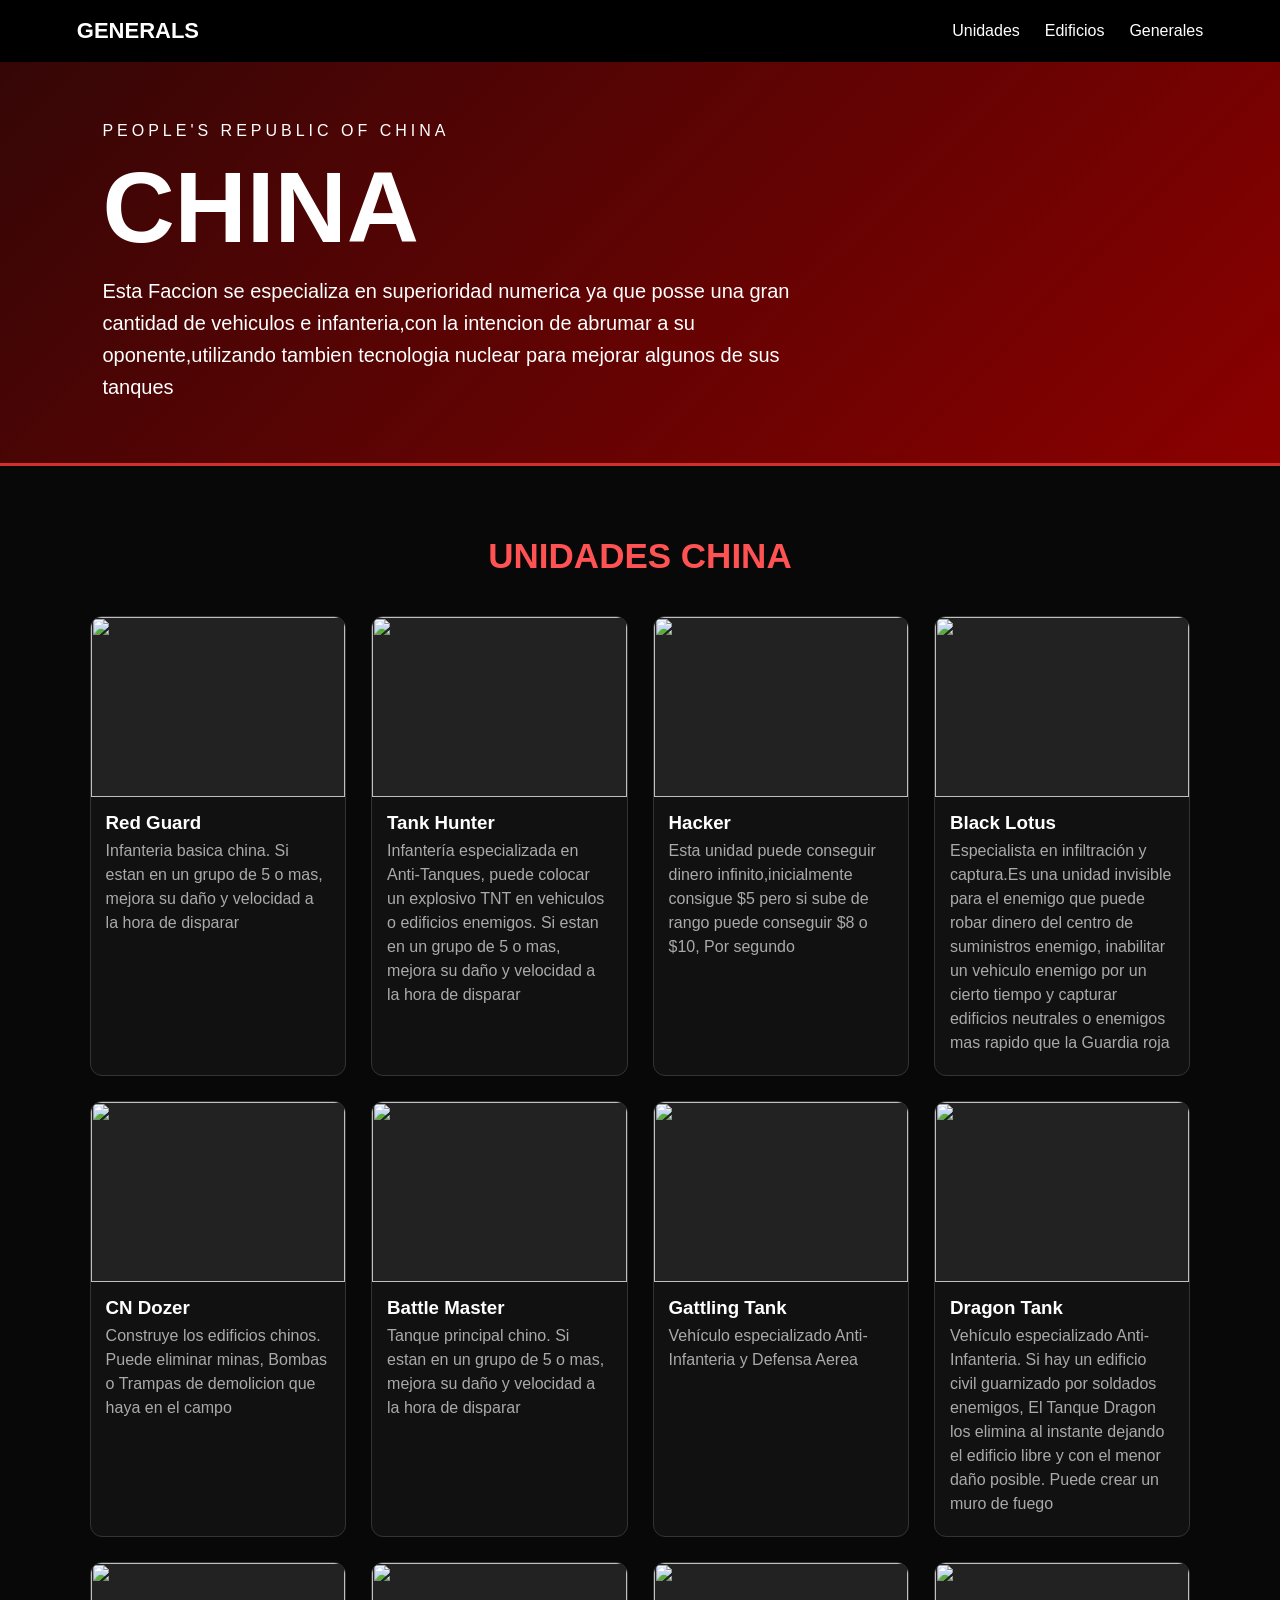
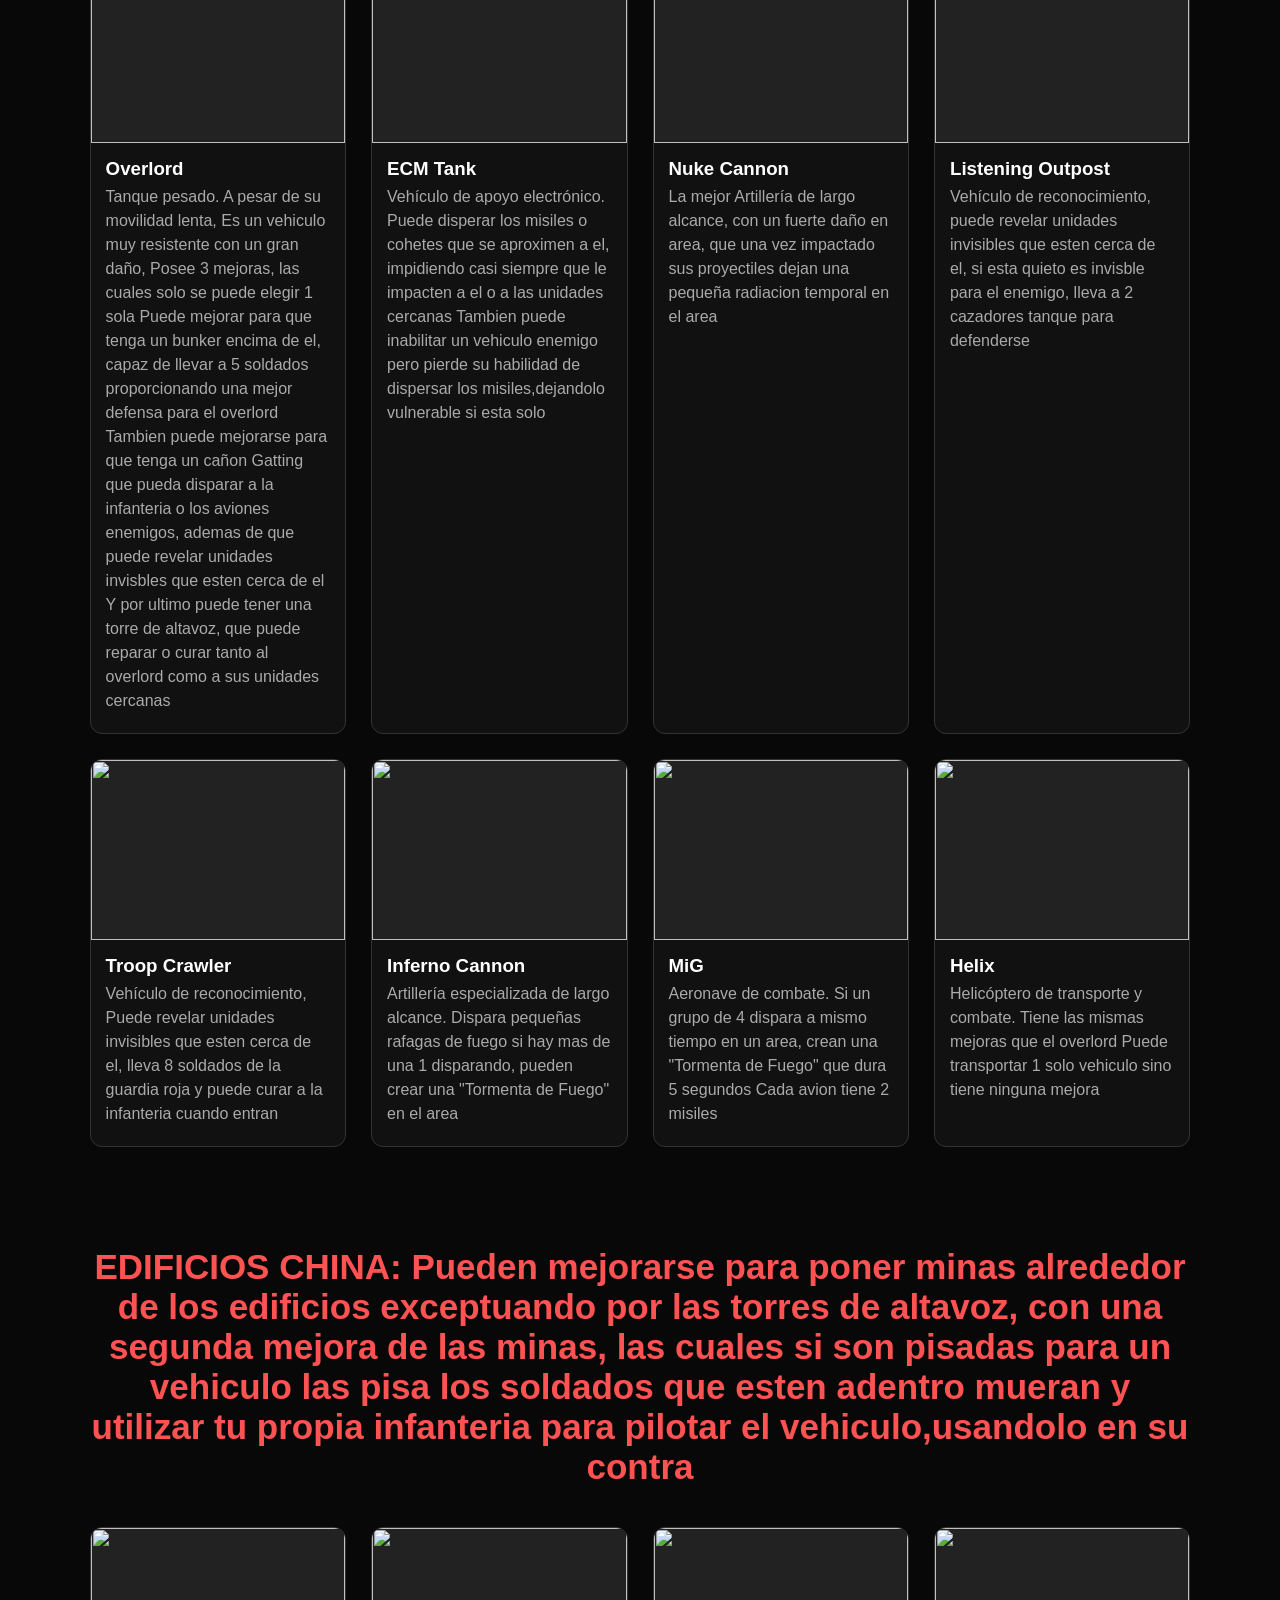
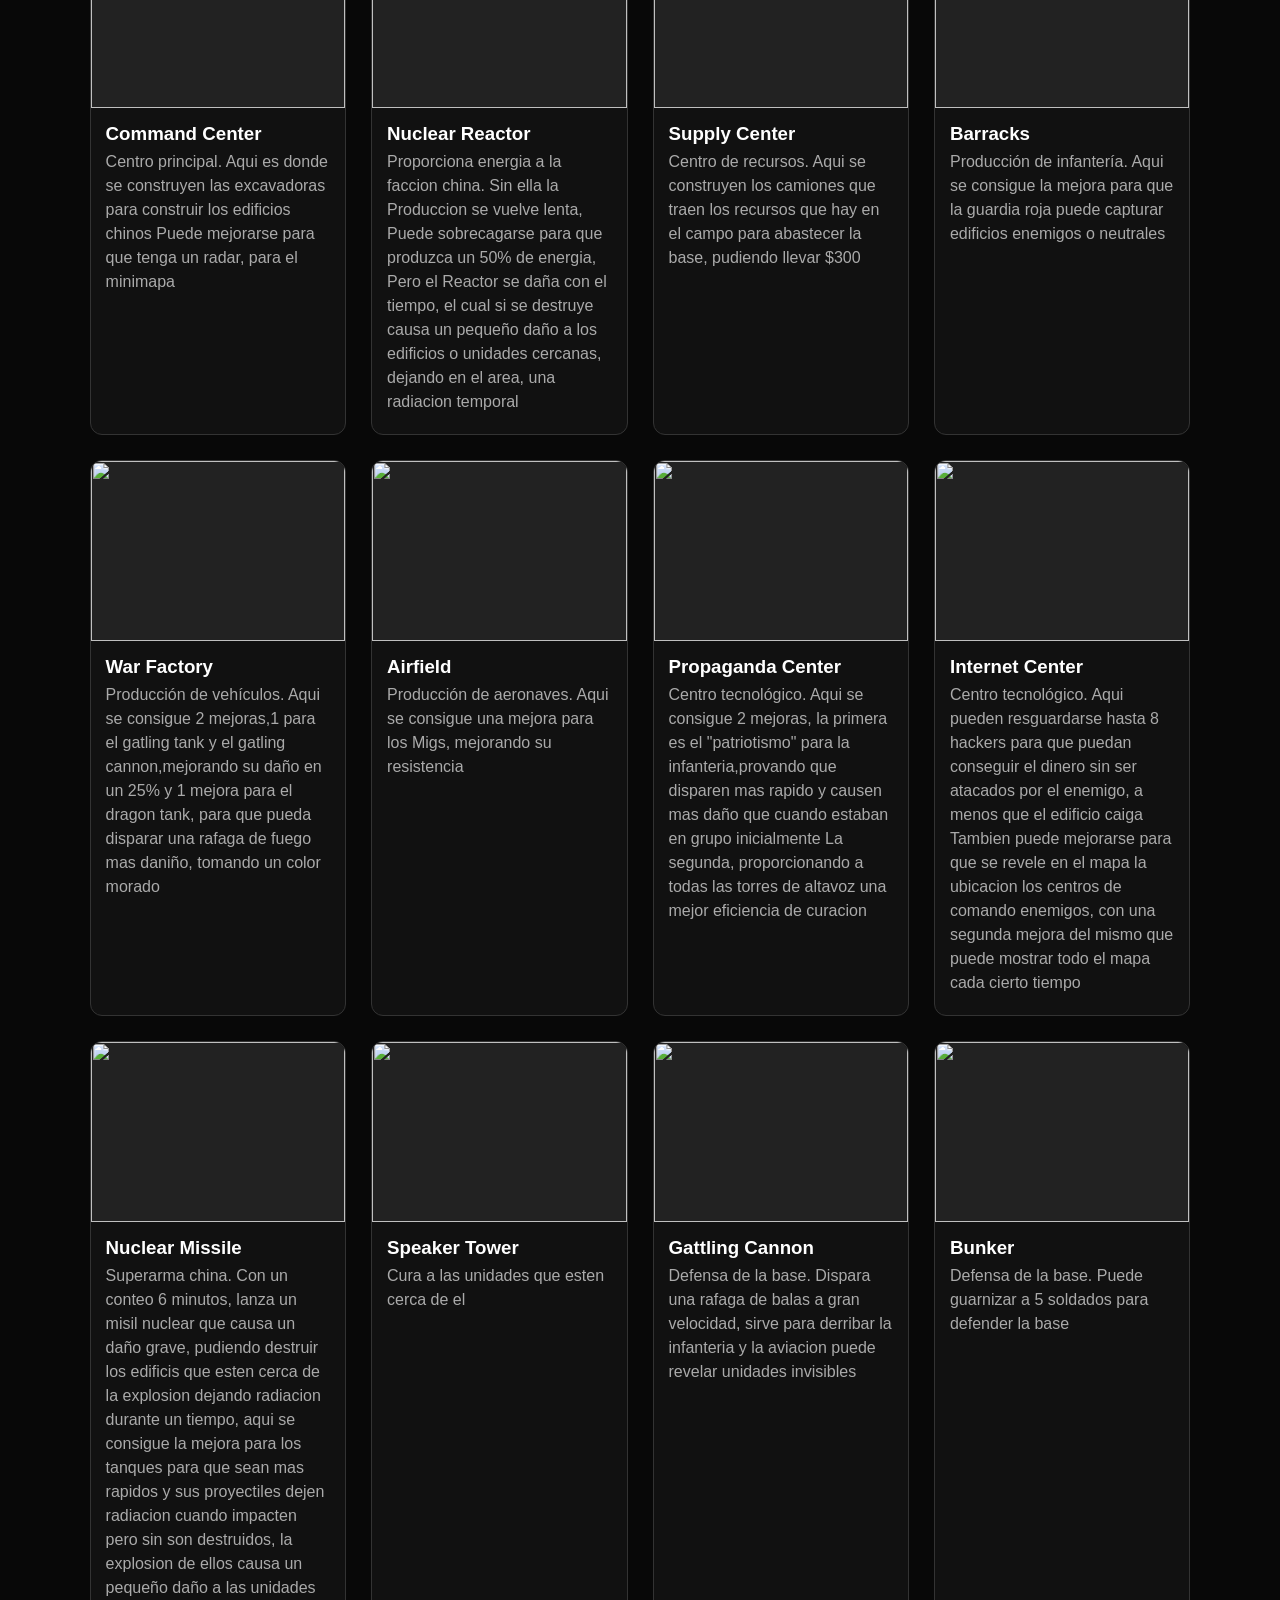
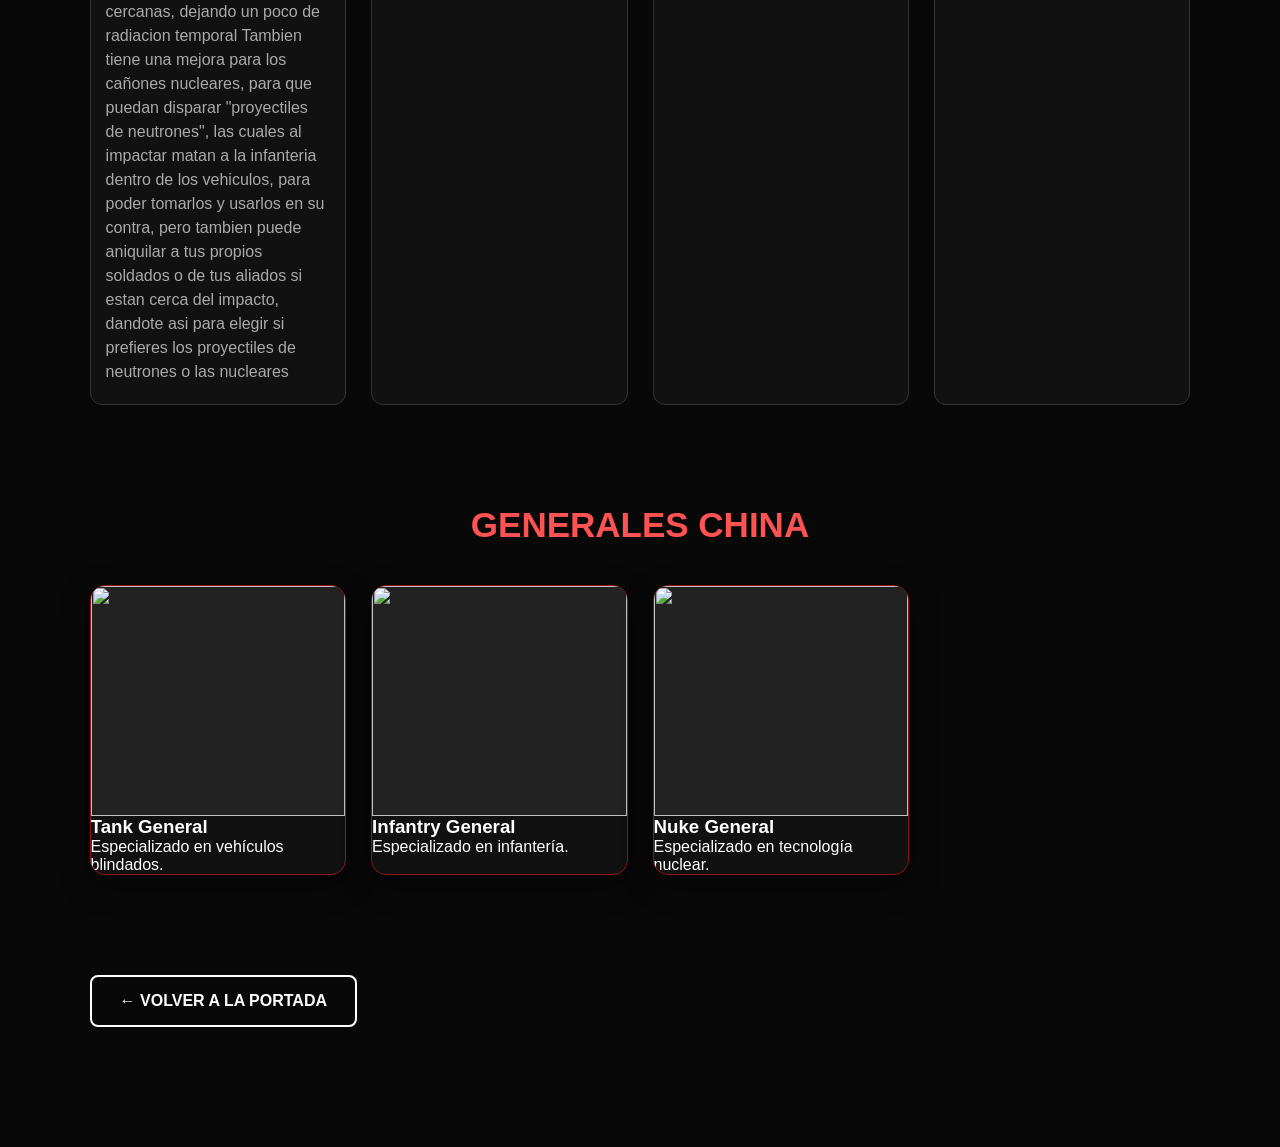
==== china.html @ 0b0ad6e6 "Add files via upload" ====
<!DOCTYPE html>
<html lang="es">

<head>

<meta charset="UTF-8">
<meta name="viewport" content="width=device-width, initial-scale=1.0">

<title>China - Generals Zero Hour</title>

<link rel="stylesheet" href="estilo.css">

</head>


<body class="pagina-faccion china">


<header class="barra">

<a href="index.html" class="logo">
GENERALS
</a>

<nav>
<a href="#unidades">Unidades</a>
<a href="#edificios">Edificios</a>
<a href="#generales">Generales</a>
</nav>

</header>


<section class="cabecera-faccion">

<div>

<span class="etiqueta">PEOPLE'S REPUBLIC OF CHINA</span>

<h1>CHINA</h1>

<p>
Esta Faccion se especializa en superioridad numerica
ya que posse una gran cantidad de vehiculos e infanteria,con la intencion de abrumar
a su oponente,utilizando tambien tecnologia nuclear para mejorar algunos de sus tanques
</p>

</div>

</section>


<main class="contenido-faccion">


<section id="unidades">

<h2 class="titulo">UNIDADES CHINA</h2>


<div class="galeria">


<article class="unidad">
<img src="Red_Guards.webp">
<h3>Red Guard</h3>
<p>Infanteria basica china. 
    Si estan en un grupo de 5 o mas, mejora su daño y velocidad a la hora de disparar</p>
</article>


<article class="unidad">
<img src="Tank_Hunter.webp">
<h3>Tank Hunter</h3>
<p>Infantería especializada en Anti-Tanques, puede colocar un explosivo TNT en vehiculos o edificios enemigos. 
    Si estan en un grupo de 5 o mas, mejora su daño y velocidad a la hora de disparar</p>
</article>


<article class="unidad">
<img src="Hacker.webp">
<h3>Hacker</h3>
<p>Esta unidad puede conseguir dinero infinito,inicialmente consigue $5 pero si sube de rango puede conseguir $8 o $10, Por segundo</p>
</article>


<article class="unidad">
<img src="Black_Lotus.webp">
<h3>Black Lotus</h3>
<p>Especialista en infiltración y captura.Es una unidad invisible para el enemigo que puede robar dinero del centro de suministros enemigo,
    inabilitar un vehiculo enemigo por un cierto tiempo y capturar edificios neutrales o enemigos mas rapido que la Guardia roja
</p>
</article>


<article class="unidad">
<img src="CN_Dozer.webp">
<h3>CN Dozer</h3>
<p>Construye los edificios chinos. Puede eliminar minas, Bombas o Trampas de demolicion que haya en el campo</p>
</article>


<article class="unidad">
<img src="Battlemaster_Tank.webp">
<h3>Battle Master</h3>
<p>Tanque principal chino. Si estan en un grupo de 5 o mas, mejora su daño y velocidad a la hora de disparar</p>
</article>


<article class="unidad">
<img src="GattlingTank.webp">
<h3>Gattling Tank</h3>
<p>Vehículo especializado Anti-Infanteria y Defensa Aerea</p>
</article>


<article class="unidad">
<img src="Dragon_Tank.webp">
<h3>Dragon Tank</h3>
<p>Vehículo especializado Anti-Infanteria. Si hay un edificio civil guarnizado por soldados enemigos, El Tanque Dragon los elimina al instante
    dejando el edificio libre y con el menor daño posible. Puede crear un muro de fuego
</p>
</article>


<article class="unidad">
<img src="overlord.webp">
<h3>Overlord</h3>
<p>Tanque pesado. A pesar de su movilidad lenta, Es un vehiculo muy resistente con un gran daño, Posee 3 mejoras, las cuales solo se puede elegir 1 sola
    Puede mejorar para que tenga un bunker encima de el, capaz de llevar a 5 soldados proporcionando una mejor defensa para el overlord
    Tambien puede mejorarse para que tenga un cañon Gatting que pueda disparar a la infanteria o los aviones enemigos, ademas de que puede revelar unidades invisbles que esten cerca de el
    Y por ultimo puede tener una torre de altavoz, que puede reparar o curar tanto al overlord como a sus unidades cercanas 
</p>
</article>


<article class="unidad">
<img src="ecm.jpeg">
<h3>ECM Tank</h3>
<p>Vehículo de apoyo electrónico. Puede disperar los misiles o cohetes que se aproximen a el, impidiendo casi siempre que le impacten a el o a las unidades cercanas
Tambien puede inabilitar un vehiculo enemigo pero pierde su habilidad de dispersar los misiles,dejandolo vulnerable si esta solo
</p>
</article>


<article class="unidad">
<img src="Nuke_Cannon.webp">
<h3>Nuke Cannon</h3>
<p>La mejor Artillería de largo alcance, con un fuerte daño en area, que una vez impactado sus proyectiles dejan una pequeña radiacion temporal en el area</p>
</article>


<article class="unidad">
<img src="Listening_Outpost.webp">
<h3>Listening Outpost</h3>
<p>Vehículo de reconocimiento, puede revelar unidades invisibles que esten cerca de el, si esta quieto es invisble para el enemigo,
    lleva a 2 cazadores tanque para defenderse
</p>
</article>


<article class="unidad">
<img src="Troop_Crawler.webp">
<h3>Troop Crawler</h3>
<p>Vehículo de reconocimiento, Puede revelar unidades invisibles que esten cerca de el, lleva 8 soldados de la guardia roja 
    y puede curar a la infanteria cuando entran
</p>
</article>


<article class="unidad">
<img src="Inferno_Cannon.webp">
<h3>Inferno Cannon</h3>
<p>Artillería especializada de largo alcance. Dispara pequeñas rafagas de fuego 
    si hay mas de una 1 disparando, pueden crear una "Tormenta de Fuego" en el area
</p>
</article>


<article class="unidad">
<img src="MIG.webp">
<h3>MiG</h3>
<p>Aeronave de combate. Si un grupo de 4 dispara a mismo tiempo en un area, crean una "Tormenta de Fuego" que dura 5 segundos
    Cada avion tiene 2 misiles
</p>
</article>


<article class="unidad">
<img src="Helix.webp">
<h3>Helix</h3>
<p>Helicóptero de transporte y combate. Tiene las mismas mejoras que el overlord
    Puede transportar 1 solo vehiculo sino tiene ninguna mejora
</p>
</article>


</div>

</section>



<section id="edificios">

<h2 class="titulo">EDIFICIOS CHINA: Pueden mejorarse para poner minas alrededor de los  edificios exceptuando por las torres de altavoz,
    con una segunda mejora de las minas, las cuales si son pisadas para  un vehiculo las pisa los soldados que esten adentro mueran y utilizar tu propia infanteria para pilotar el vehiculo,usandolo en su contra</h2>


<div class="galeria">


<article class="unidad">
<img src="comannd center china.jpeg">
<h3>Command Center</h3>
<p>Centro principal. Aqui es donde se construyen las excavadoras para construir los edificios chinos
    Puede mejorarse para que tenga un radar, para el minimapa
</article>


<article class="unidad">
<img src="reactro nuclear.jpeg">
<h3>Nuclear Reactor</h3>
<p>Proporciona energia a la faccion china. Sin ella la Produccion se vuelve lenta, Puede sobrecagarse para que produzca un 50% de energia, 
    Pero el Reactor se daña con el tiempo, el cual si se destruye causa un pequeño daño a los edificios o unidades cercanas, dejando en el area, una radiacion temporal
    
</p>
</article>


<article class="unidad">
<img src="China_Supply_Center.webp">
<h3>Supply Center</h3>
<p>Centro de recursos. Aqui se construyen los camiones que traen los recursos que hay en el campo para abastecer la base,
    pudiendo llevar $300
</p>
</article>


<article class="unidad">
<img src="barracas chino.jpeg">
<h3>Barracks</h3>
<p>Producción de infantería. Aqui se consigue la mejora para que la guardia roja puede capturar edificios enemigos o neutrales</p>
</article>


<article class="unidad">
<img src="war factory china.jpeg">
<h3>War Factory</h3>
<p>Producción de vehículos. Aqui se consigue 2 mejoras,1 para el gatling tank y el gatling cannon,mejorando su daño en un 25% 
    y 1 mejora para el dragon tank, para que pueda disparar una rafaga de fuego mas daniño, tomando un color morado

</p>
</article>


<article class="unidad">
<img src="China_Air_Field.webp">
<h3>Airfield</h3>
<p>Producción de aeronaves. Aqui se consigue una mejora para los Migs, mejorando su resistencia</p>
</article>


<article class="unidad">
<img src="ChinaPropagandaCenter.PNg">
<h3>Propaganda Center</h3>
<p>Centro tecnológico. Aqui se consigue 2 mejoras, la primera es el "patriotismo" para la infanteria,provando que disparen mas rapido y causen mas daño que cuando estaban en grupo inicialmente 
    La segunda, proporcionando a todas las torres de altavoz una mejor eficiencia de curacion
</p>
</article>


<article class="unidad">
<img src="internet center.jpeg">
<h3>Internet Center</h3>
<p>Centro tecnológico. Aqui pueden resguardarse hasta 8 hackers para que puedan conseguir el dinero sin ser atacados por el enemigo, a menos que el edificio caiga
    Tambien puede mejorarse para que se revele en el mapa la ubicacion los centros de comando enemigos, con una segunda mejora del mismo que puede mostrar todo el mapa cada cierto tiempo
</p>
</article>


<article class="unidad">
<img src="Nuclear_Missile_Silo_Ready.webp">
<h3>Nuclear Missile</h3>
<p>Superarma china. Con un conteo 6 minutos, lanza un misil nuclear que causa un daño grave, pudiendo destruir los edificis que esten cerca de la explosion
    dejando radiacion durante un tiempo, aqui se consigue la mejora para los tanques para que sean mas rapidos y sus proyectiles dejen radiacion cuando impacten 
    pero sin son destruidos, la explosion de ellos causa un pequeño daño a las unidades cercanas, dejando un poco de radiacion temporal
    Tambien tiene una mejora para los cañones nucleares, para que puedan disparar "proyectiles de neutrones", las cuales al impactar matan a la infanteria dentro de los vehiculos,
    para poder tomarlos y usarlos en su contra, pero tambien puede aniquilar a tus propios soldados o de tus aliados si estan cerca del impacto, dandote asi para elegir si prefieres los proyectiles de neutrones o las nucleares
</p>
</article>


<article class="unidad">
<img src="Speaker_Tower.webp">
<h3>Speaker Tower</h3>
<p>Cura a las unidades que esten cerca de el</p>
</article>


<article class="unidad">
<img src="Gatling_Cannon.webp">
<h3>Gattling Cannon</h3>
<p>Defensa de la base. Dispara una rafaga de balas a gran velocidad, sirve para derribar la infanteria y la aviacion
    puede revelar unidades invisibles
</p>
</article>


<article class="unidad">
<img src="Bunker.webp">
<h3>Bunker</h3>
<p>Defensa de la base. Puede guarnizar a 5 soldados para defender la base</p>
</article>


</div>

</section>



<section id="generales">

<h2 class="titulo">GENERALES CHINA</h2>


<div class="galeria">


<article class="general-card general-seleccionable"
         onclick="location.href='generales.html?general=kwai'">
<img src="Kwai_.webp">
<h3>Tank General</h3>
<p>Especializado en vehículos blindados.</p>
</article>


<article class="general-card general-seleccionable"
         onclick="location.href='generales.html?general=shin'">
<img src="fai.webp">
<h3>Infantry General</h3>
<p>Especializado en infantería.</p>
</article>


<article class="general-card general-seleccionable"
         onclick="location.href='generales.html?general=tao'">
<img src="tao.jpeg">
<h3>Nuke General</h3>
<p>Especializado en tecnología nuclear.</p>
</article>


</div>

</section>


<a href="index.html" class="boton volver">
← VOLVER A LA PORTADA
</a>


</main>

</body>
</html>
---- estilo.css ----
* {
    margin: 0;
    padding: 0;
    box-sizing: border-box;
}


html {
    scroll-behavior: smooth;
}


body {
    font-family: Arial, sans-serif;
    background: #080808;
    color: white;
}


a {
    text-decoration: none;
    color: inherit;
}


/* =========================
   PORTADA
========================= */

.hero {
    min-height: 100vh;
    position: relative;
    display: flex;
    align-items: center;
    justify-content: center;
    text-align: center;
    overflow: hidden;
}


.imagen-portada {
    position: absolute;
    width: 100%;
    height: 100%;
    object-fit: cover;
    z-index: -2;
}


.hero::after {
    content: "";
    position: absolute;
    inset: 0;
    background: linear-gradient(
        rgba(0,0,0,.75),
        rgba(0,0,0,.85)
    );
    z-index: -1;
}


.hero-contenido {
    max-width: 900px;
    padding: 30px;
}


.subtitulo {
    letter-spacing: 8px;
    font-size: 20px;
}


.hero h1 {
    font-size: clamp(60px, 12vw, 150px);
    margin: 10px 0;
}


.hero h2 {
    font-size: clamp(30px, 6vw, 70px);
    letter-spacing: 8px;
}


.hero p {
    margin: 25px 0;
    font-size: 18px;
}


/* =========================
   BOTONES
========================= */

.boton {
    display: inline-block;
    padding: 15px 28px;
    border: 2px solid white;
    border-radius: 8px;
    font-weight: bold;
    cursor: pointer;
    transition: .3s;
}


.boton:hover {
    transform: scale(1.05);
    background: white;
    color: black;
}


.principal {
    border-color: #4da3ff;
}


/* =========================
   SECCIONES
========================= */

.seccion {
    padding: 80px 7%;
}


.titulo {
    text-align: center;
    margin-bottom: 40px;
    font-size: 35px;
}


/* =========================
   FACCIONES
========================= */

.facciones {
    display: grid;
    grid-template-columns: repeat(3, 1fr);
    gap: 25px;
}


.faccion-card {
    min-height: 300px;
    padding: 35px;
    border-radius: 15px;
    text-align: center;
    border: 2px solid;
    transition: .3s;
}


.faccion-card:hover {
    transform: translateY(-10px);
}


.icono-faccion {
    font-size: 60px;
    margin-bottom: 20px;
}


.faccion-card h3 {
    font-size: 35px;
    margin-bottom: 15px;
}


.faccion-card p {
    line-height: 1.6;
    color: #ddd;
}


.faccion-card span {
    display: block;
    margin-top: 25px;
    font-weight: bold;
}


/* USA */

.usa-card {
    border-color: #1976d2;
    background: linear-gradient(
        145deg,
        #07152a,
        #0b2c55
    );
}


/* CHINA */

.china-card {
    border-color: #d32f2f;
    background: linear-gradient(
        145deg,
        #2a0707,
        #550b0b
    );
}


/* GLA */

.gla-card {
    border-color: #2e7d32;
    background: linear-gradient(
        145deg,
        #071b08,
        #103d13
    );
}


/* =========================
   DESCUBRIR
========================= */

.descubrir {
    padding: 80px 7%;
    text-align: center;
    background: #111;
}


.descubrir h2 {
    font-size: 35px;
    margin-bottom: 15px;
}


.descubrir p {
    color: #ccc;
    margin-bottom: 30px;
}


.descubrir-boton {
    background: #222;
}


.test {
    max-width: 700px;
    margin: 40px auto;
    padding: 30px;
    border: 1px solid #555;
    border-radius: 15px;
}


.test button {
    width: 100%;
    margin: 10px 0;
    padding: 15px;
    border: 1px solid #555;
    background: #181818;
    color: white;
    border-radius: 8px;
    cursor: pointer;
}


.test button:hover {
    background: #333;
}


.resultado {
    max-width: 700px;
    margin: auto;
    padding: 30px;
    border-radius: 15px;
    background: #181818;
}


.oculto {
    display: none;
}


/* =========================
   INFORMACION
========================= */

.informacion {
    padding: 70px 10%;
    text-align: center;
}


.informacion p {
    max-width: 800px;
    margin: auto;
    line-height: 1.8;
    color: #ccc;
}


footer {
    text-align: center;
    padding: 30px;
    background: #050505;
    color: #888;
}


/* =========================
   BARRA DE FACCIONES
========================= */

.barra {
    position: sticky;
    top: 0;
    z-index: 10;

    display: flex;
    justify-content: space-between;
    align-items: center;

    padding: 18px 6%;

    background: rgba(0,0,0,.9);
    backdrop-filter: blur(10px);
}


.logo {
    font-weight: bold;
    font-size: 22px;
}


.barra nav {
    display: flex;
    gap: 25px;
}


.barra nav a:hover {
    text-decoration: underline;
}


/* =========================
   CABECERA DE FACCION
========================= */

.cabecera-faccion {
    min-height: 400px;

    display: flex;
    align-items: center;

    padding: 60px 8%;

    border-bottom: 3px solid;
}


.cabecera-faccion h1 {
    font-size: 100px;
    margin: 10px 0;
}


.cabecera-faccion p {
    max-width: 700px;
    font-size: 20px;
    line-height: 1.6;
}


.etiqueta {
    letter-spacing: 4px;
}


/* =========================
   CONTENIDO
========================= */

.contenido-faccion {
    padding: 70px 7%;
}


.contenido-faccion section {
    margin-bottom: 100px;
}


.galeria {
    display: grid;
    grid-template-columns: repeat(4, 1fr);
    gap: 25px;
}


/* =========================
   TARJETAS DE UNIDADES
========================= */

.unidad {
    background: #111;
    border: 1px solid #333;
    border-radius: 12px;
    overflow: hidden;
    transition: .3s;
}


.unidad:hover {
    transform: translateY(-7px);
}


.unidad img {
    width: 100%;
    height: 180px;
    object-fit: cover;
    display: block;
    background: #222;
}


.unidad h3 {
    padding: 15px 15px 5px;
}


.unidad p {
    padding: 0 15px 20px;
    color: #aaa;
    line-height: 1.5;
}


/* =========================
   USA
========================= */

.usa .cabecera-faccion {
    background: linear-gradient(
        135deg,
        #061a35,
        #0b4d91
    );

    border-color: #1976d2;
}


.usa .titulo {
    color: #4da3ff;
}


.usa .unidad:hover {
    border-color: #1976d2;
}


/* =========================
   CHINA
========================= */

.china .cabecera-faccion {
    background: linear-gradient(
        135deg,
        #350606,
        #8b0000
    );

    border-color: #d32f2f;
}


.china .titulo {
    color: #ff5252;
}


.china .unidad:hover {
    border-color: #d32f2f;
}


/* =========================
   GLA
========================= */

.gla .cabecera-faccion {
    background: linear-gradient(
        135deg,
        #061d08,
        #17651e
    );

    border-color: #2e7d32;
}


.gla .titulo {
    color: #4caf50;
}


.gla .unidad:hover {
    border-color: #2e7d32;
}


/* =========================
   VOLVER
========================= */

.volver {
    margin-bottom: 50px;
}


/* =========================
   CELULAR
========================= */

@media (max-width: 900px) {

    .facciones {
        grid-template-columns: 1fr;
    }


    .galeria {
        grid-template-columns: repeat(2, 1fr);
    }


    .barra {
        flex-direction: column;
        gap: 15px;
    }

}


@media (max-width: 550px) {

    .galeria {
        grid-template-columns: 1fr;
    }


    .barra nav {
        gap: 10px;
        font-size: 13px;
    }


    .cabecera-faccion h1 {
        font-size: 65px;
    }


}
/* =========================
   TARJETAS DE GENERALES
========================= */

.generales-grid {
    display: grid;
    grid-template-columns: repeat(3, 1fr);
    gap: 30px;
    margin-top: 40px;
}

.general-card {
    background: #111;
    border: 1px solid #333;
    border-radius: 15px;
    overflow: hidden;
    transition: .3s;
    box-shadow: 0 10px 30px rgba(0,0,0,.4);
}

.general-card:hover {
    transform: translateY(-8px);
}

.general-card > img {
    width: 100%;
    height: 230px;
    object-fit: cover;
    display: block;
    background: #222;
}

.general-info {
    padding: 25px;
}

.general-info h3 {
    font-size: 27px;
    margin-bottom: 5px;
}

.general-info h4 {
    margin-bottom: 18px;
    font-size: 17px;
    color: #aaa;
}

.general-info p {
    color: #ccc;
    line-height: 1.6;
    margin-bottom: 20px;
}

.general-info h5 {
    margin-top: 20px;
    margin-bottom: 8px;
    letter-spacing: 1px;
}

.general-info ul {
    padding-left: 20px;
    color: #bbb;
    line-height: 1.8;
}

.tipo-general {
    display: inline-block;
    font-size: 12px;
    letter-spacing: 2px;
    font-weight: bold;
    margin-bottom: 10px;
}


/* COLORES USA */

.usa .general-card {
    border-color: #145da0;
}

.usa .general-card:hover {
    border-color: #4da3ff;
    box-shadow: 0 10px 35px rgba(25,118,210,.3);
}

.usa .tipo-general {
    color: #4da3ff;
}


/* COLORES CHINA */

.china .general-card {
    border-color: #8b1717;
}

.china .general-card:hover {
    border-color: #ff5252;
    box-shadow: 0 10px 35px rgba(211,47,47,.3);
}

.china .tipo-general {
    color: #ff5252;
}


/* COLORES GLA */

.gla .general-card {
    border-color: #17651e;
}

.gla .general-card:hover {
    border-color: #4caf50;
    box-shadow: 0 10px 35px rgba(46,125,50,.3);
}

.gla .tipo-general {
    color: #4caf50;
}


/* RESPONSIVE */

@media (max-width: 1000px) {

    .generales-grid {
        grid-template-columns: repeat(2, 1fr);
    }

}

@media (max-width: 600px) {

    .generales-grid {
        grid-template-columns: 1fr;
    }

}
/* =========================
   GENERALES SELECCIONABLES
========================= */

.general-seleccionable {
    cursor: pointer;
}

.general-seleccionable:hover {
    transform: translateY(-10px) scale(1.02);
}


/* =========================
   PÁGINA DEL GENERAL
========================= */

.pagina-general {
    background: #080808;
    color: white;
}

.contenido-general {
    width: 90%;
    max-width: 1200px;
    margin: 0 auto;
    padding: 70px 0;
}

.general-cabecera {
    display: grid;
    grid-template-columns: 400px 1fr;
    gap: 50px;
    align-items: center;
    margin-bottom: 70px;
}

.general-cabecera img {
    width: 100%;
    height: 400px;
    object-fit: cover;
    border-radius: 18px;
    background: #151515;
}

.general-cabecera h1 {
    font-size: 48px;
    margin: 10px 0;
}

.general-cabecera h2 {
    color: #aaa;
    margin-bottom: 20px;
}

.general-cabecera p {
    color: #ccc;
    line-height: 1.8;
    font-size: 17px;
}


/* LISTAS DE INFORMACIÓN */

.info-lista {
    display: grid;
    grid-template-columns: repeat(3, 1fr);
    gap: 20px;
    margin-bottom: 60px;
}

.info-item {
    background: #151515;
    border: 1px solid #333;
    border-radius: 12px;
    padding: 20px;
    color: #ddd;
    transition: .3s;
}

.info-item:hover {
    transform: translateY(-5px);
    border-color: #777;
}


/* TÁCTICAS */

.tacticas {
    background: #111;
    border-left: 4px solid #777;
    padding: 30px;
    margin-bottom: 60px;
    border-radius: 10px;
}

.tacticas p {
    color: #ccc;
    line-height: 1.8;
}


/* UNIDADES */

#unidades-especiales {
    margin-bottom: 60px;
}


/* BOTONES */

.botones-general {
    display: flex;
    justify-content: center;
    gap: 20px;
    flex-wrap: wrap;
    margin-top: 50px;
}


/* MÓVIL */

@media (max-width: 800px) {

    .general-cabecera {
        grid-template-columns: 1fr;
    }

    .general-cabecera img {
        height: 300px;
    }

    .general-cabecera h1 {
        font-size: 35px;
    }

    .info-lista {
        grid-template-columns: 1fr;
    }

}
/* =====================================
   COMPARADOR DE UNIDADES
===================================== */

.comparacion {

    padding: 100px 7%;

    background: #080808;

    text-align: center;

}


.etiqueta-comparacion {

    display: inline-block;

    color: #aaa;

    letter-spacing: 4px;

    font-size: 13px;

    margin-bottom: 15px;

}


.comparacion h2 {

    font-size: 42px;

    margin-bottom: 15px;

}


.intro-comparacion {

    max-width: 750px;

    margin: 0 auto 40px;

    color: #aaa;

    line-height: 1.7;

}


/* FILTROS */

.filtros-comparacion {

    display: flex;

    justify-content: center;

    flex-wrap: wrap;

    gap: 12px;

    margin-bottom: 40px;

}


.filtros-comparacion button {

    padding: 12px 20px;

    background: transparent;

    color: white;

    border: 1px solid #444;

    border-radius: 8px;

    cursor: pointer;

    transition: .3s;

}


.filtros-comparacion button:hover {

    background: #222;

    transform: translateY(-2px);

}


/* TABLA */

.tabla-comparacion {

    width: 100%;

    overflow-x: auto;

}


.tabla-comparacion table {

    width: 100%;

    min-width: 850px;

    border-collapse: collapse;

    background: #111;

}


.tabla-comparacion th {

    padding: 18px 12px;

    background: #181818;

    color: white;

    font-size: 13px;

    letter-spacing: 1px;

}


.tabla-comparacion td {

    padding: 17px 12px;

    border-top: 1px solid #292929;

    color: #ccc;

}


.tabla-comparacion tr:hover {

    background: #191919;

}


/* COLORES DE FACCIONES */

.faccion-usa {

    color: #4da3ff !important;

    font-weight: bold;

}


.faccion-china {

    color: #ff5252 !important;

    font-weight: bold;

}


.faccion-gla {

    color: #4caf50 !important;

    font-weight: bold;

}


/* BARRAS */

.nivel {

    letter-spacing: 2px;

    font-size: 15px;

    white-space: nowrap;

}


/* LEYENDA */

.leyenda-comparacion {

    display: flex;

    justify-content: center;

    gap: 25px;

    flex-wrap: wrap;

    margin-top: 30px;

    color: #888;

    font-size: 13px;

}


.leyenda-comparacion strong {

    color: white;

}


/* MÓVIL */

@media (max-width: 700px) {

    .comparacion {

        padding: 70px 4%;

    }

    .comparacion h2 {

        font-size: 30px;

    }

}
.gameplays {
    padding: 60px 8%;
    text-align: center;
}

.gameplays p {
    margin-bottom: 30px;
}

.videos-grid {
    display: grid;
    grid-template-columns: repeat(auto-fit, minmax(300px, 1fr));
    gap: 25px;
}

.video {
    width: 100%;
    aspect-ratio: 16 / 9;
}

.video iframe {
    width: 100%;
    height: 100%;
    border: none;
    border-radius: 10px;
}
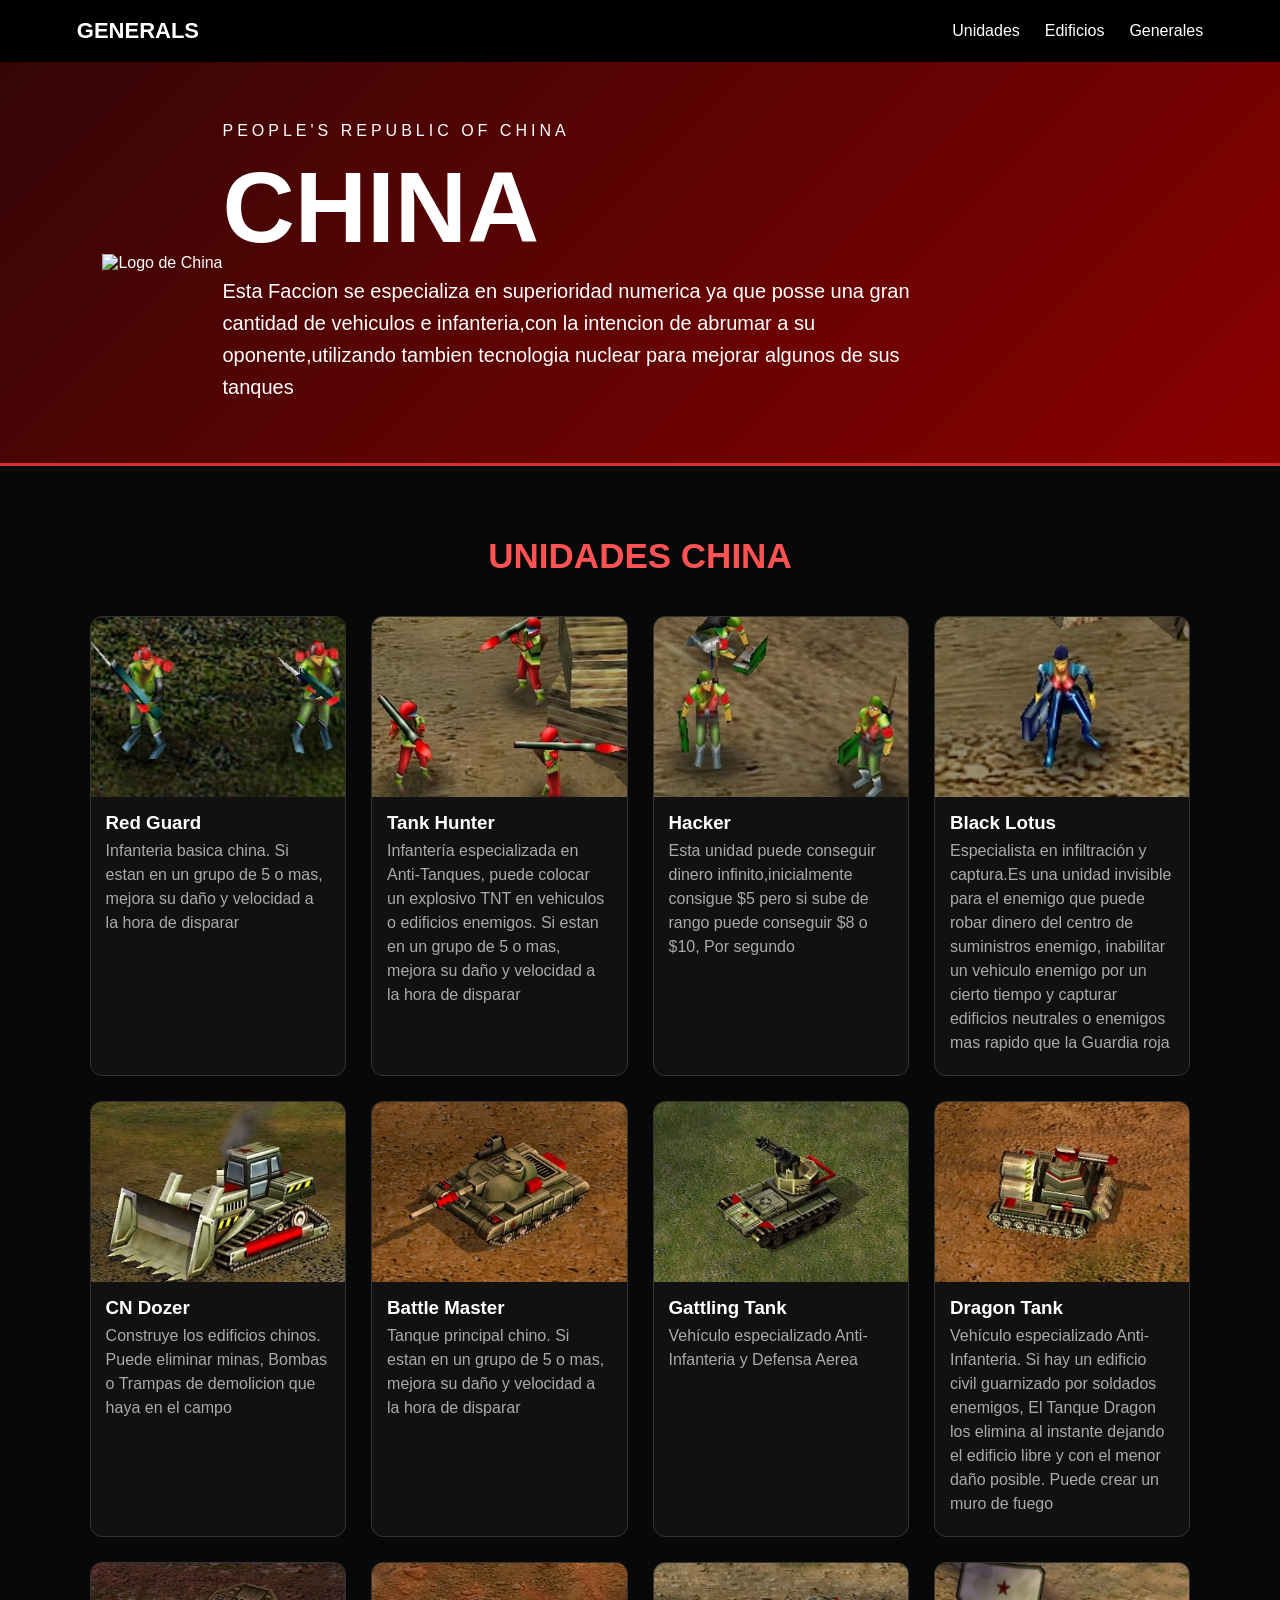
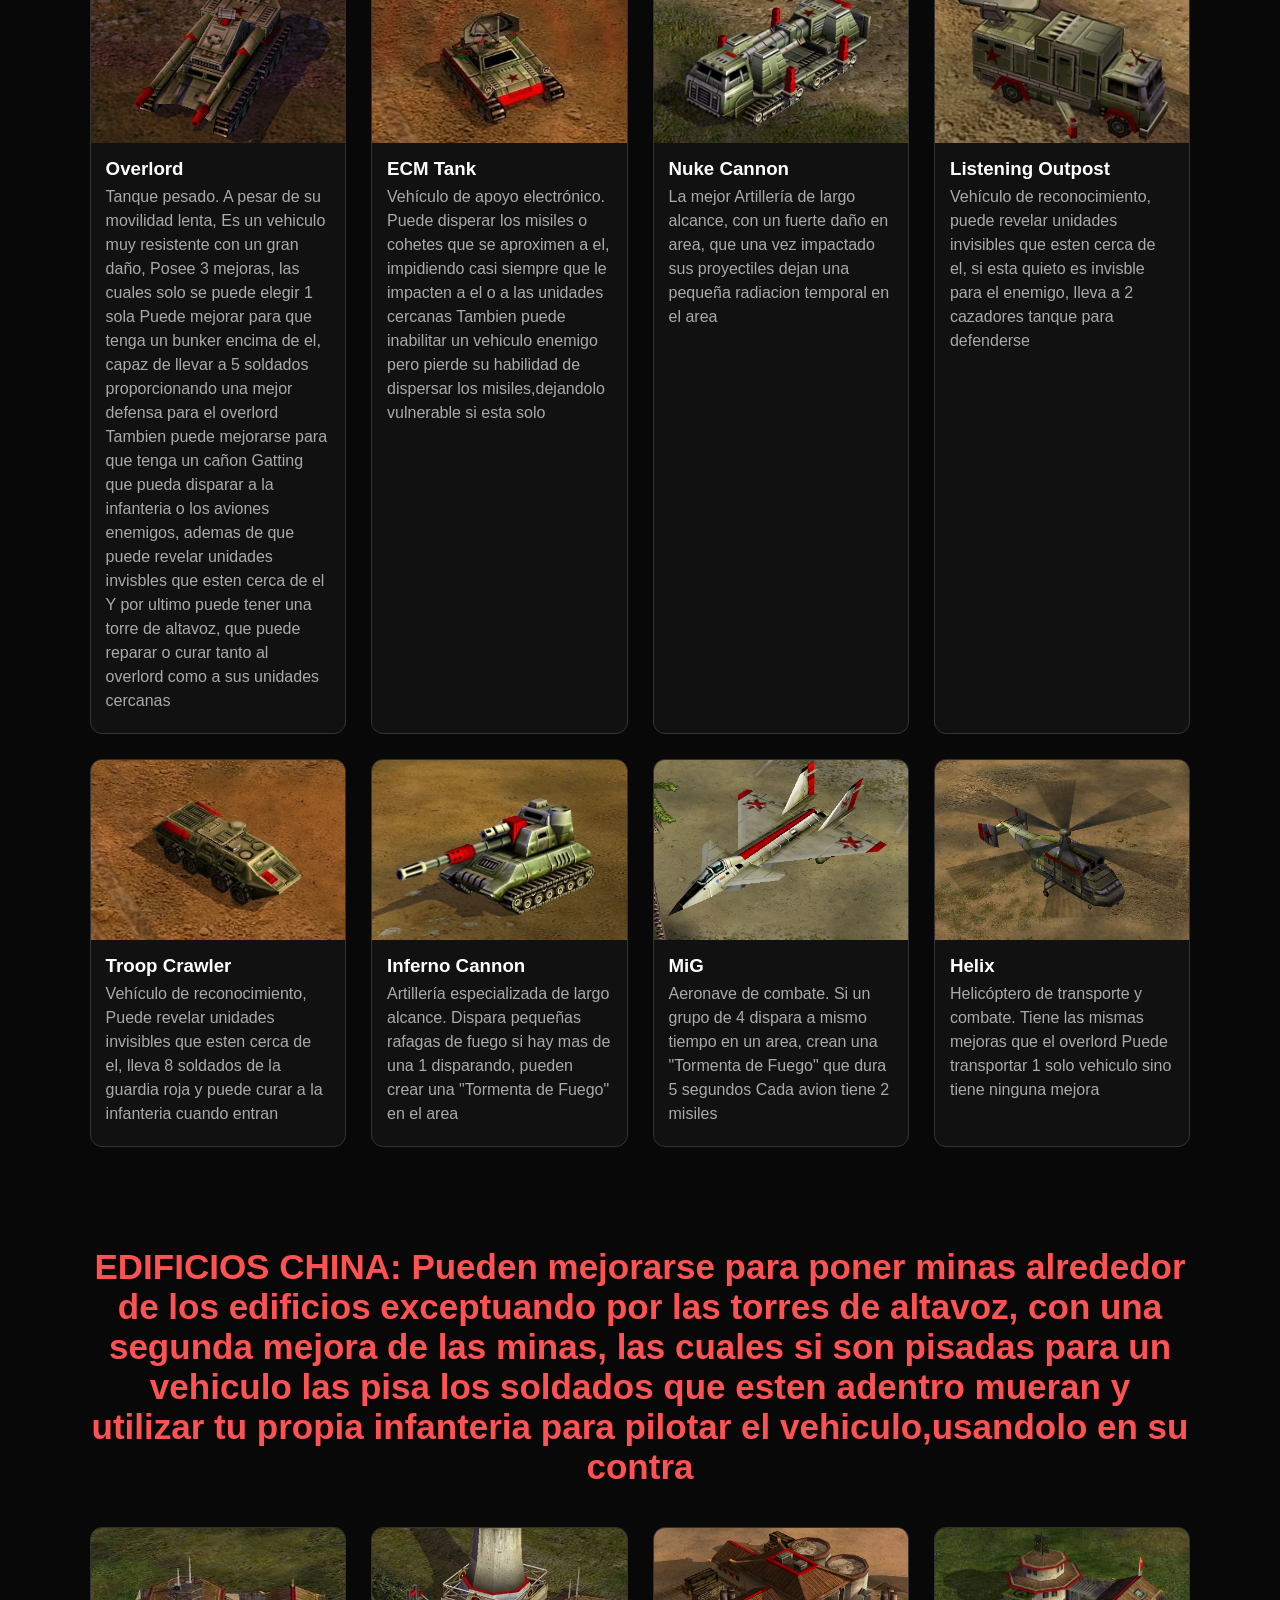
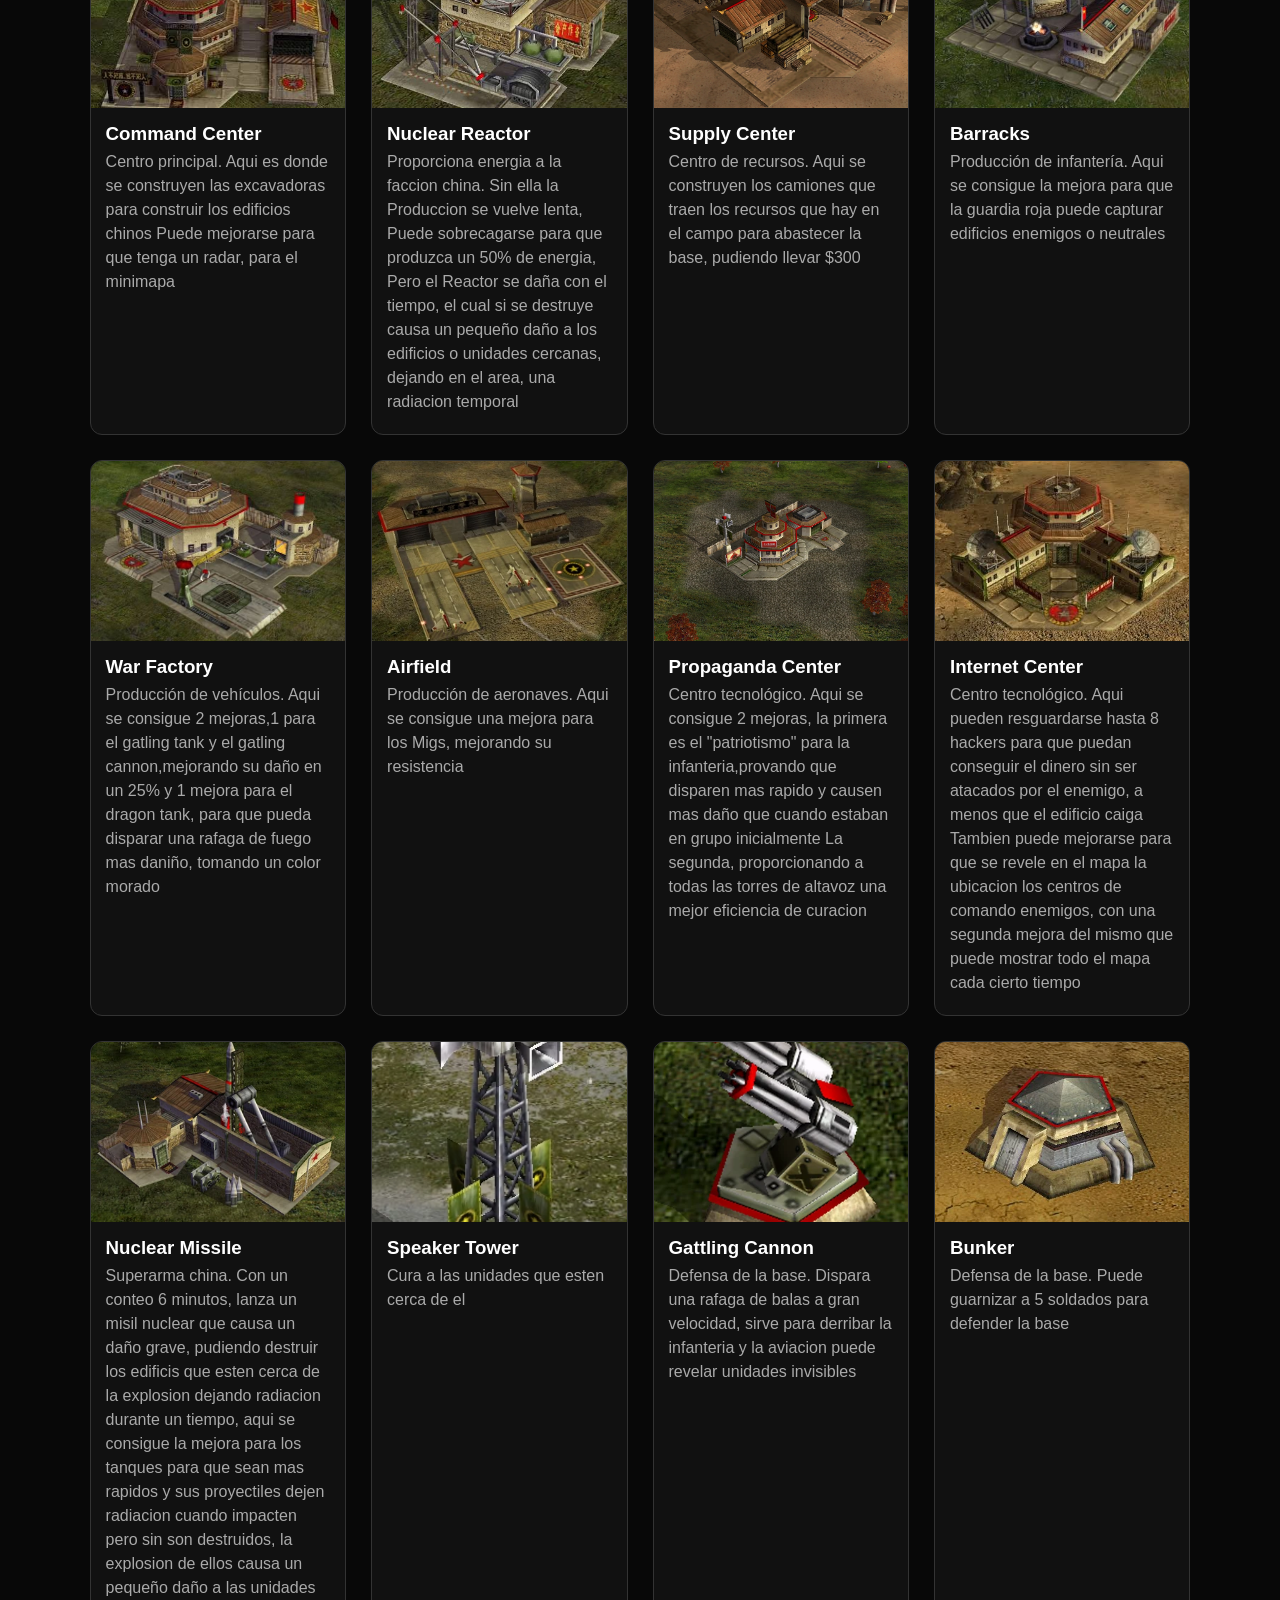
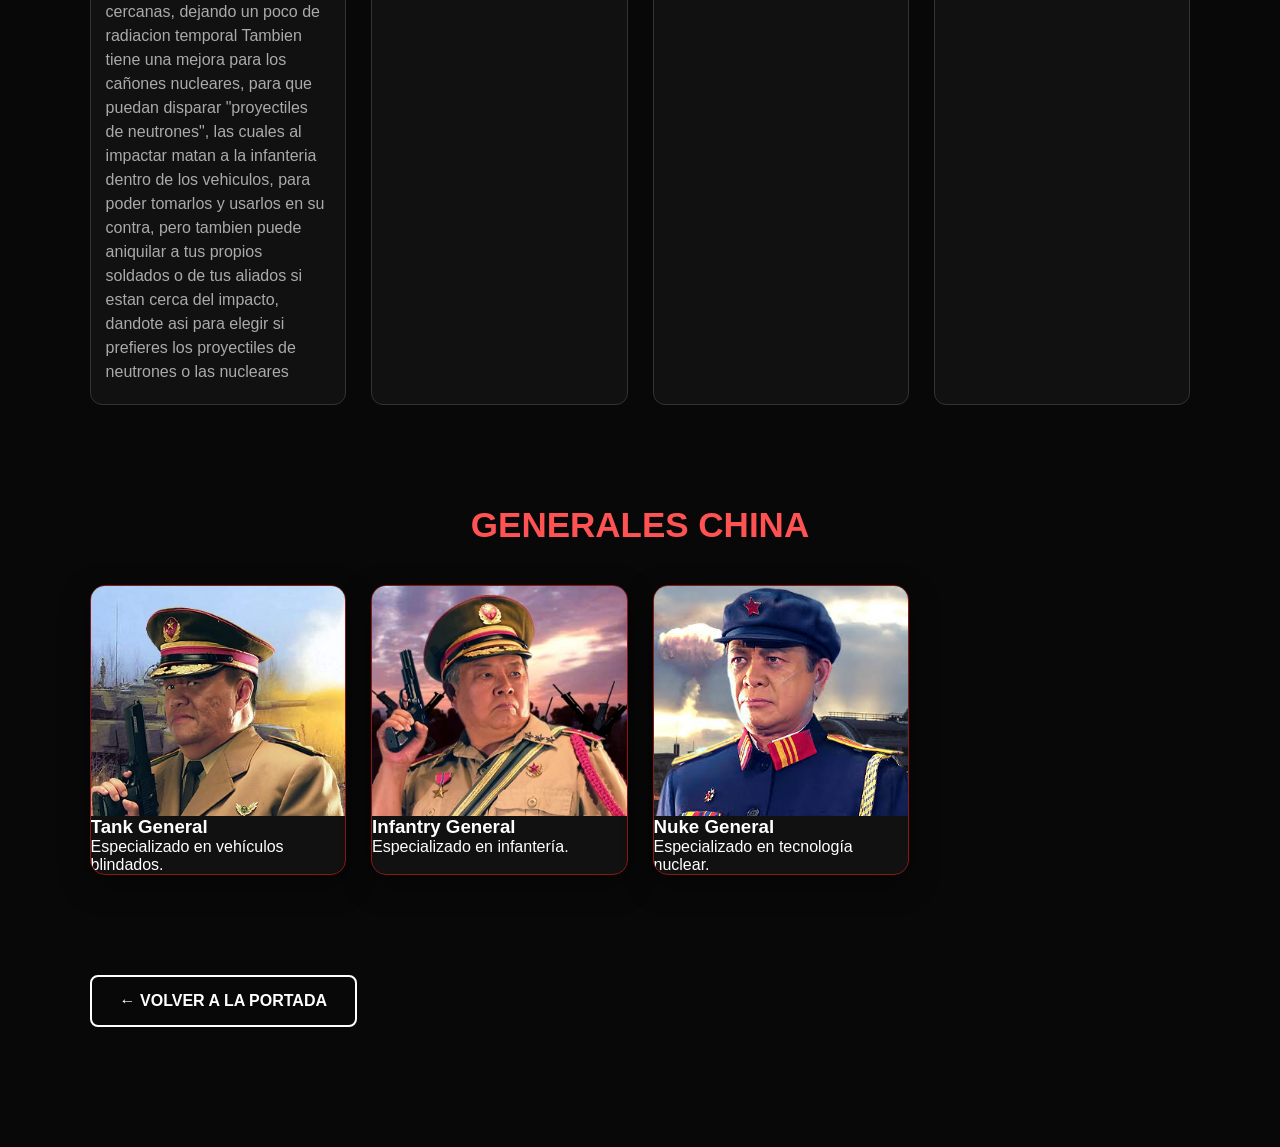
==== commit 45583a70: "Refactor china.html structure and content" ====
--- a/china.html
+++ b/china.html
@@ -13,7 +13,7 @@
 </head>
 
 
-<body class="pagina-faccion china">
+<body class="pagina-faccion china" data-faccion="china">
 
 
 <header class="barra">
@@ -33,8 +33,11 @@
 
 <section class="cabecera-faccion">
 
+<img src="Gen_China_Logo.webp"
+     alt="Logo de China"
+     class="logo-faccion">
+
 <div>
-
 <span class="etiqueta">PEOPLE'S REPUBLIC OF CHINA</span>
 
 <h1>CHINA</h1>
@@ -364,5 +367,7 @@
 
 </main>
 
+<script src="script.js"></script>
+
 </body>
-</html>+</html>
--- a/estilo.css
+++ b/estilo.css
@@ -1117,4 +1117,4 @@
     height: 100%;
     border: none;
     border-radius: 10px;
-}+}
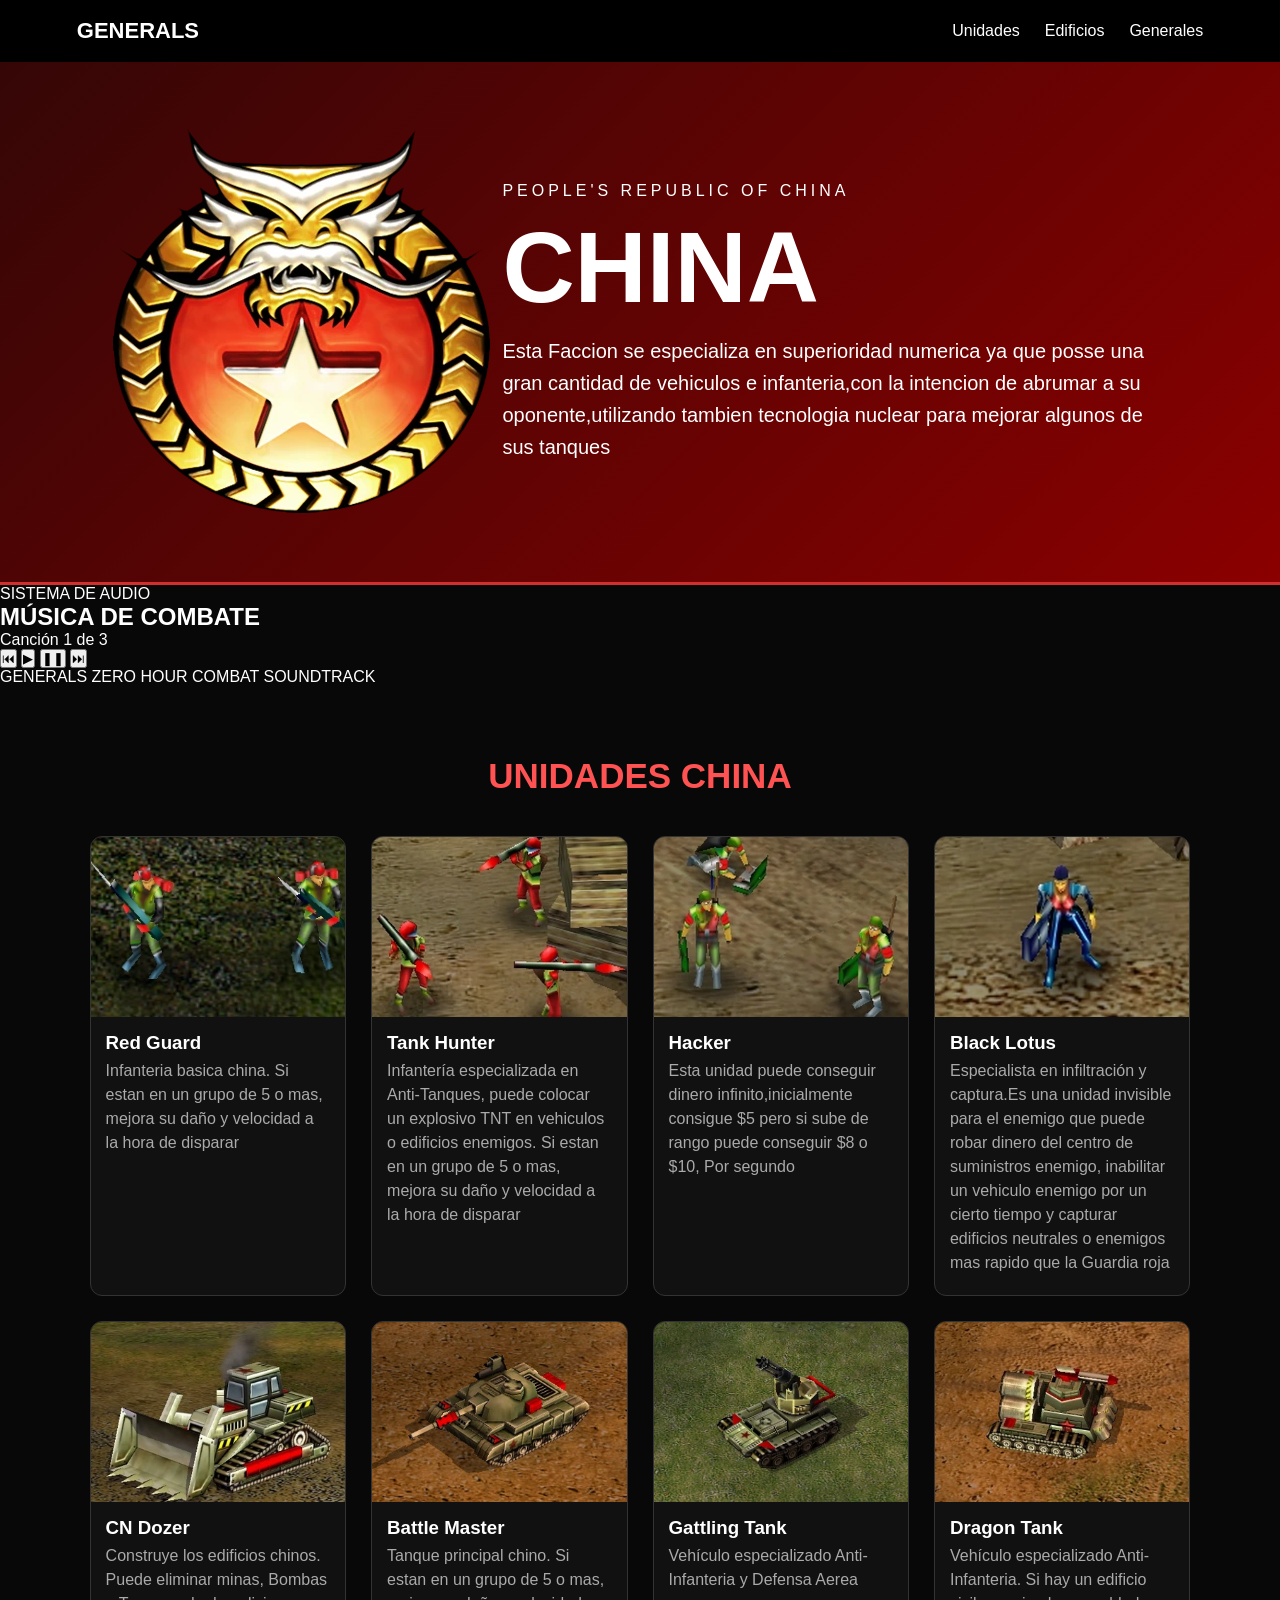
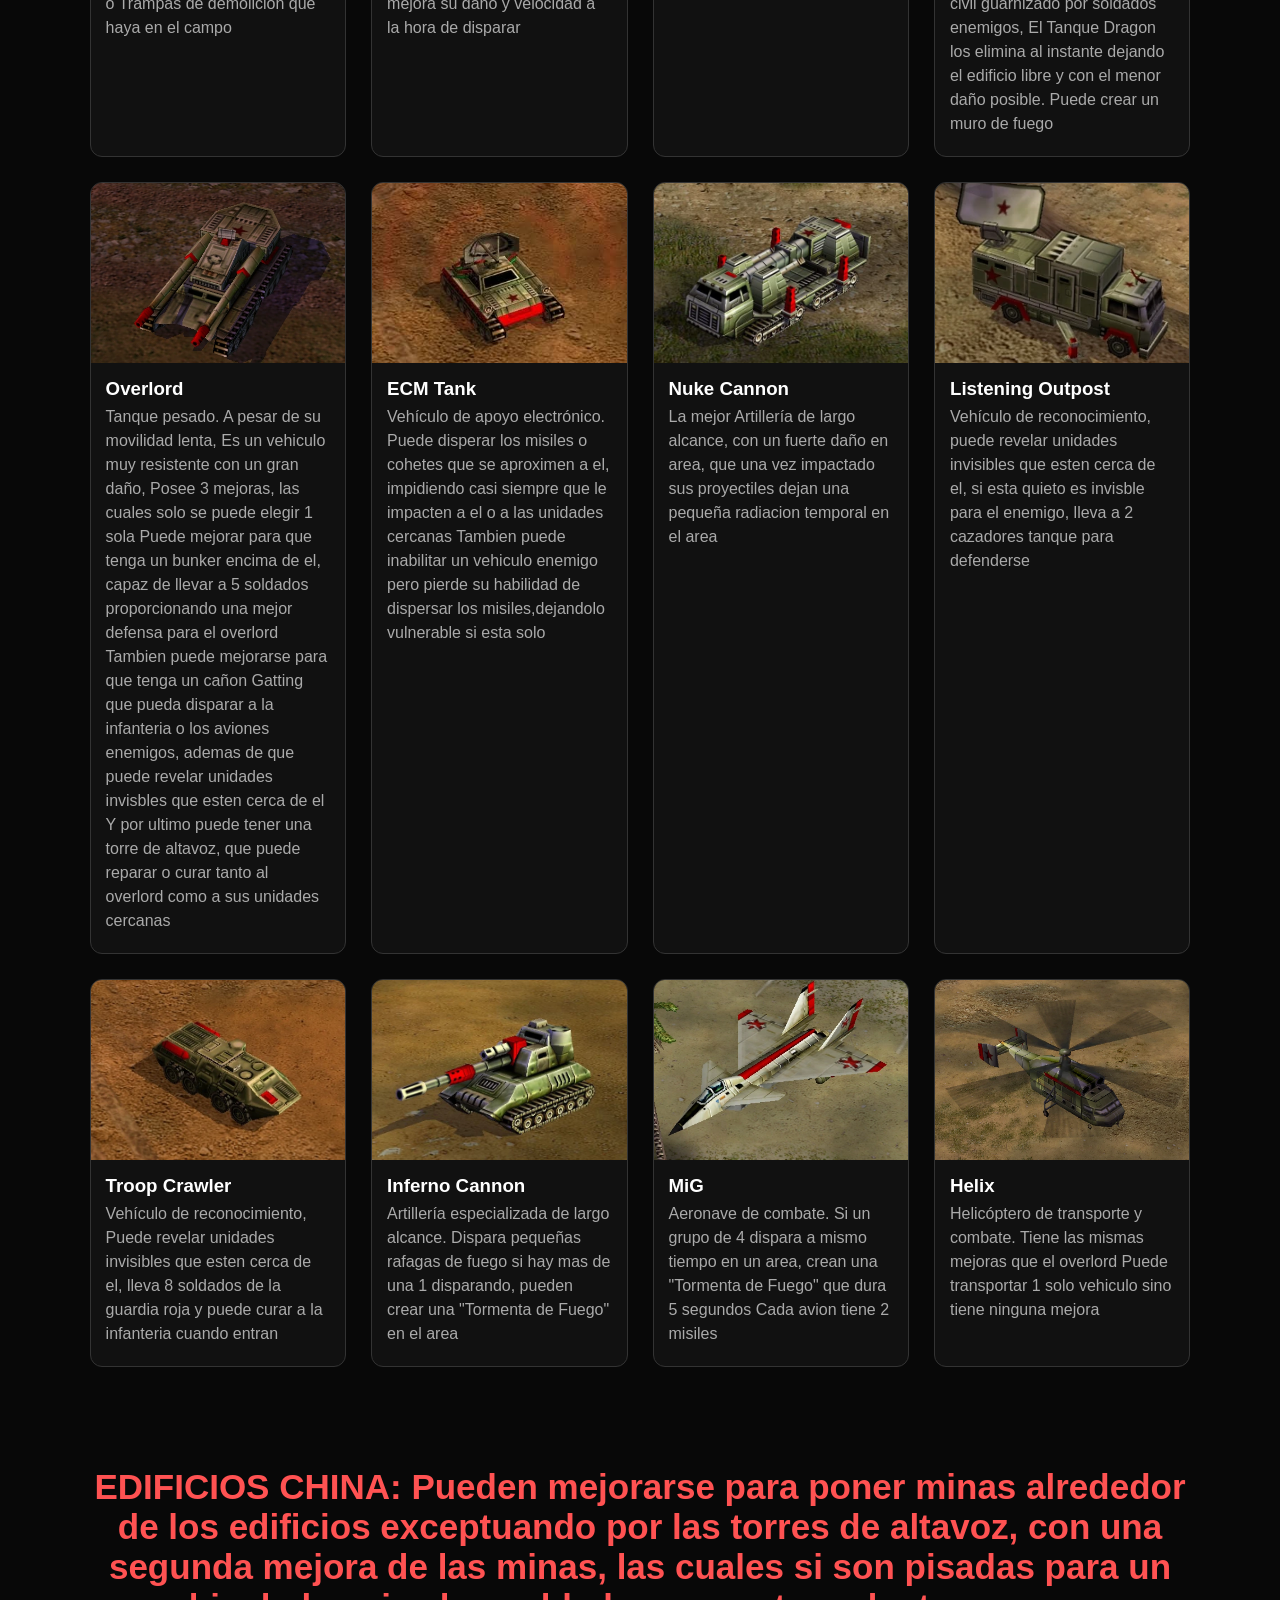
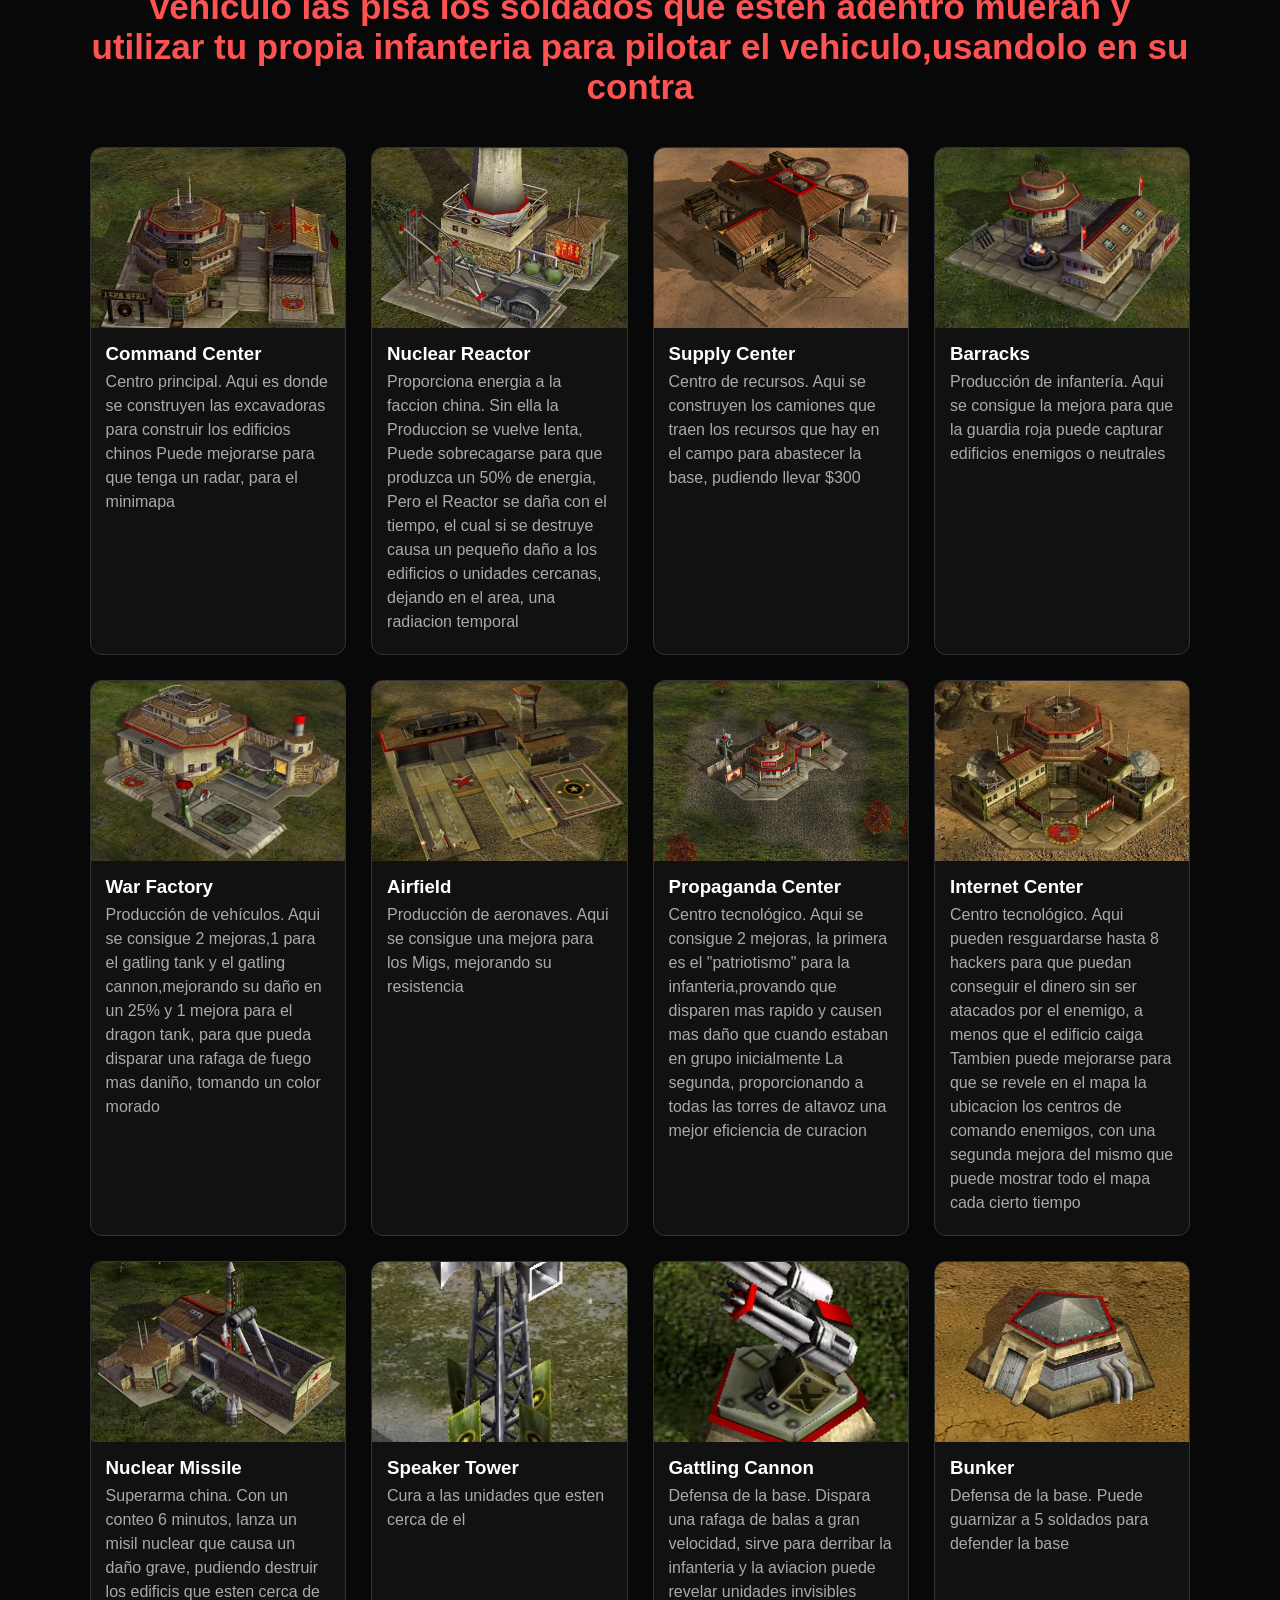
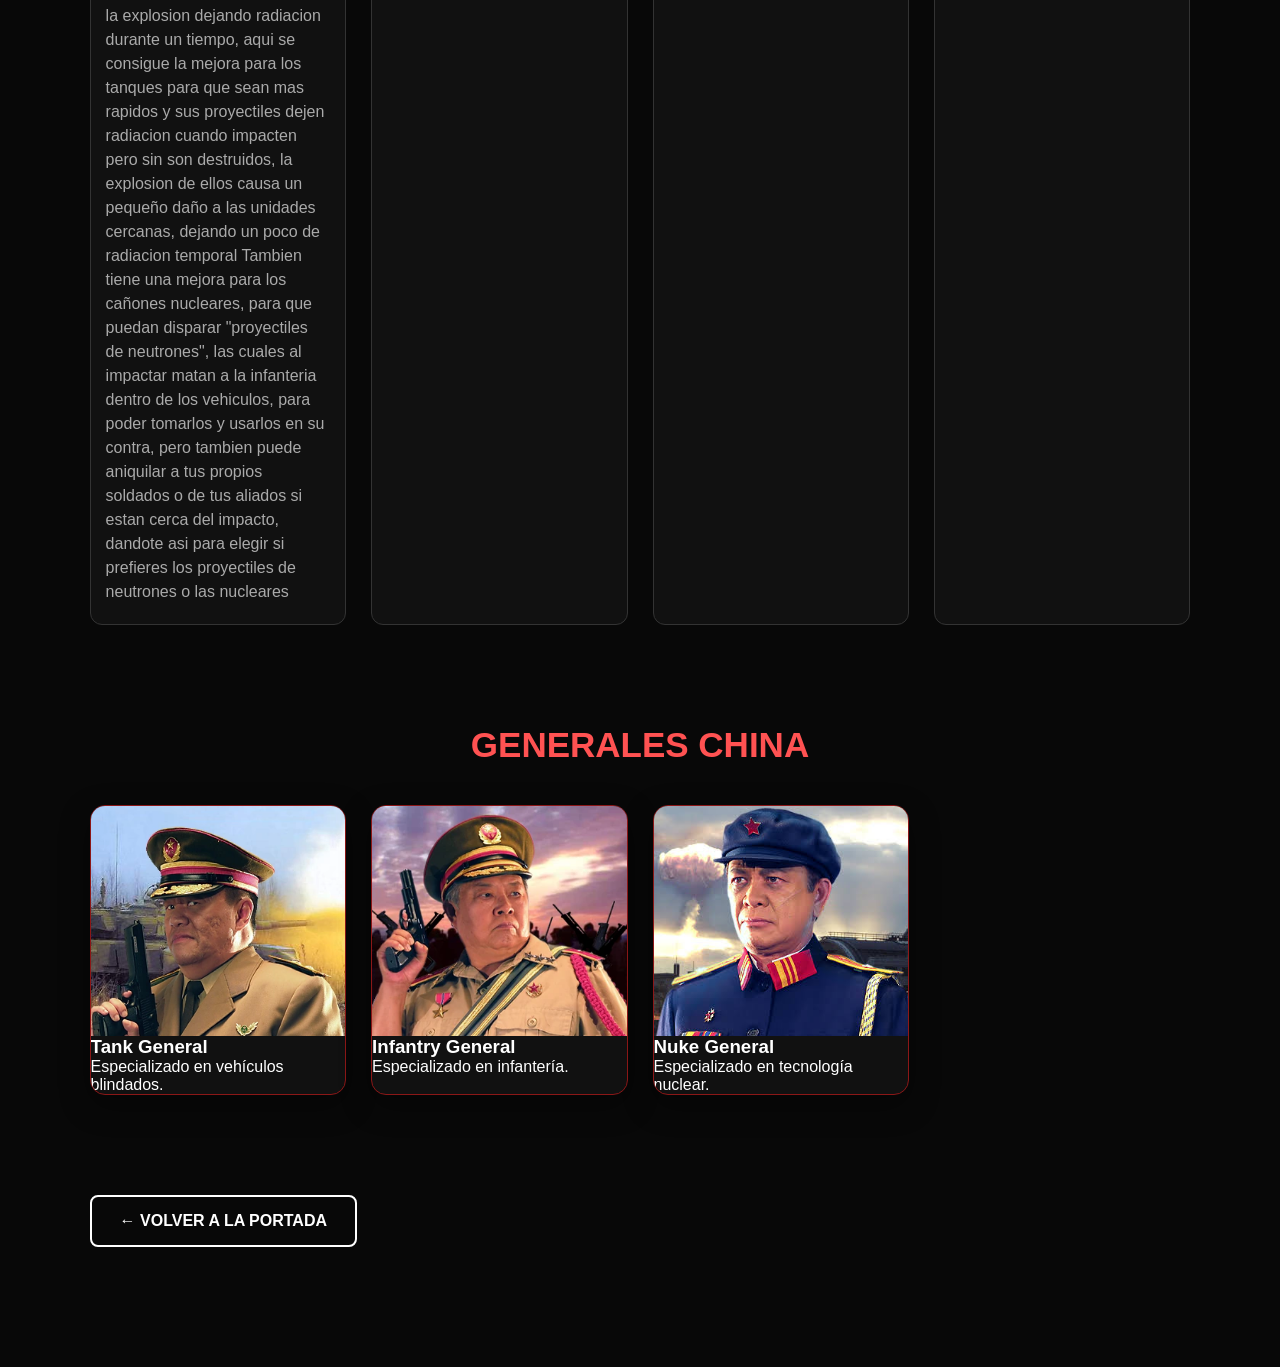
==== commit 88201c80: "Update china.html" ====
--- a/china.html
+++ b/china.html
@@ -52,6 +52,36 @@
 
 </section>
 
+<section class="reproductor">
+    <div class="reproductor-info">
+        <span class="reproductor-etiqueta">SISTEMA DE AUDIO</span>
+        <h2>MÚSICA DE COMBATE</h2>
+        <p id="nombreCancion">Canción 1 de 3</p>
+    </div>
+
+    <div class="controles-musica">
+        <button id="btnAnterior" class="boton-musica">
+            ⏮
+        </button>
+
+        <button id="btnMusica" class="boton-musica boton-play">
+            ▶
+        </button>
+
+        <button id="btnPausa" class="boton-musica">
+            ❚❚
+        </button>
+
+        <button id="btnSiguiente" class="boton-musica">
+            ⏭
+        </button>
+    </div>
+
+    <div class="reproductor-pie">
+        <span>GENERALS ZERO HOUR</span>
+        <span>COMBAT SOUNDTRACK</span>
+    </div>
+</section>
 
 <main class="contenido-faccion">
 
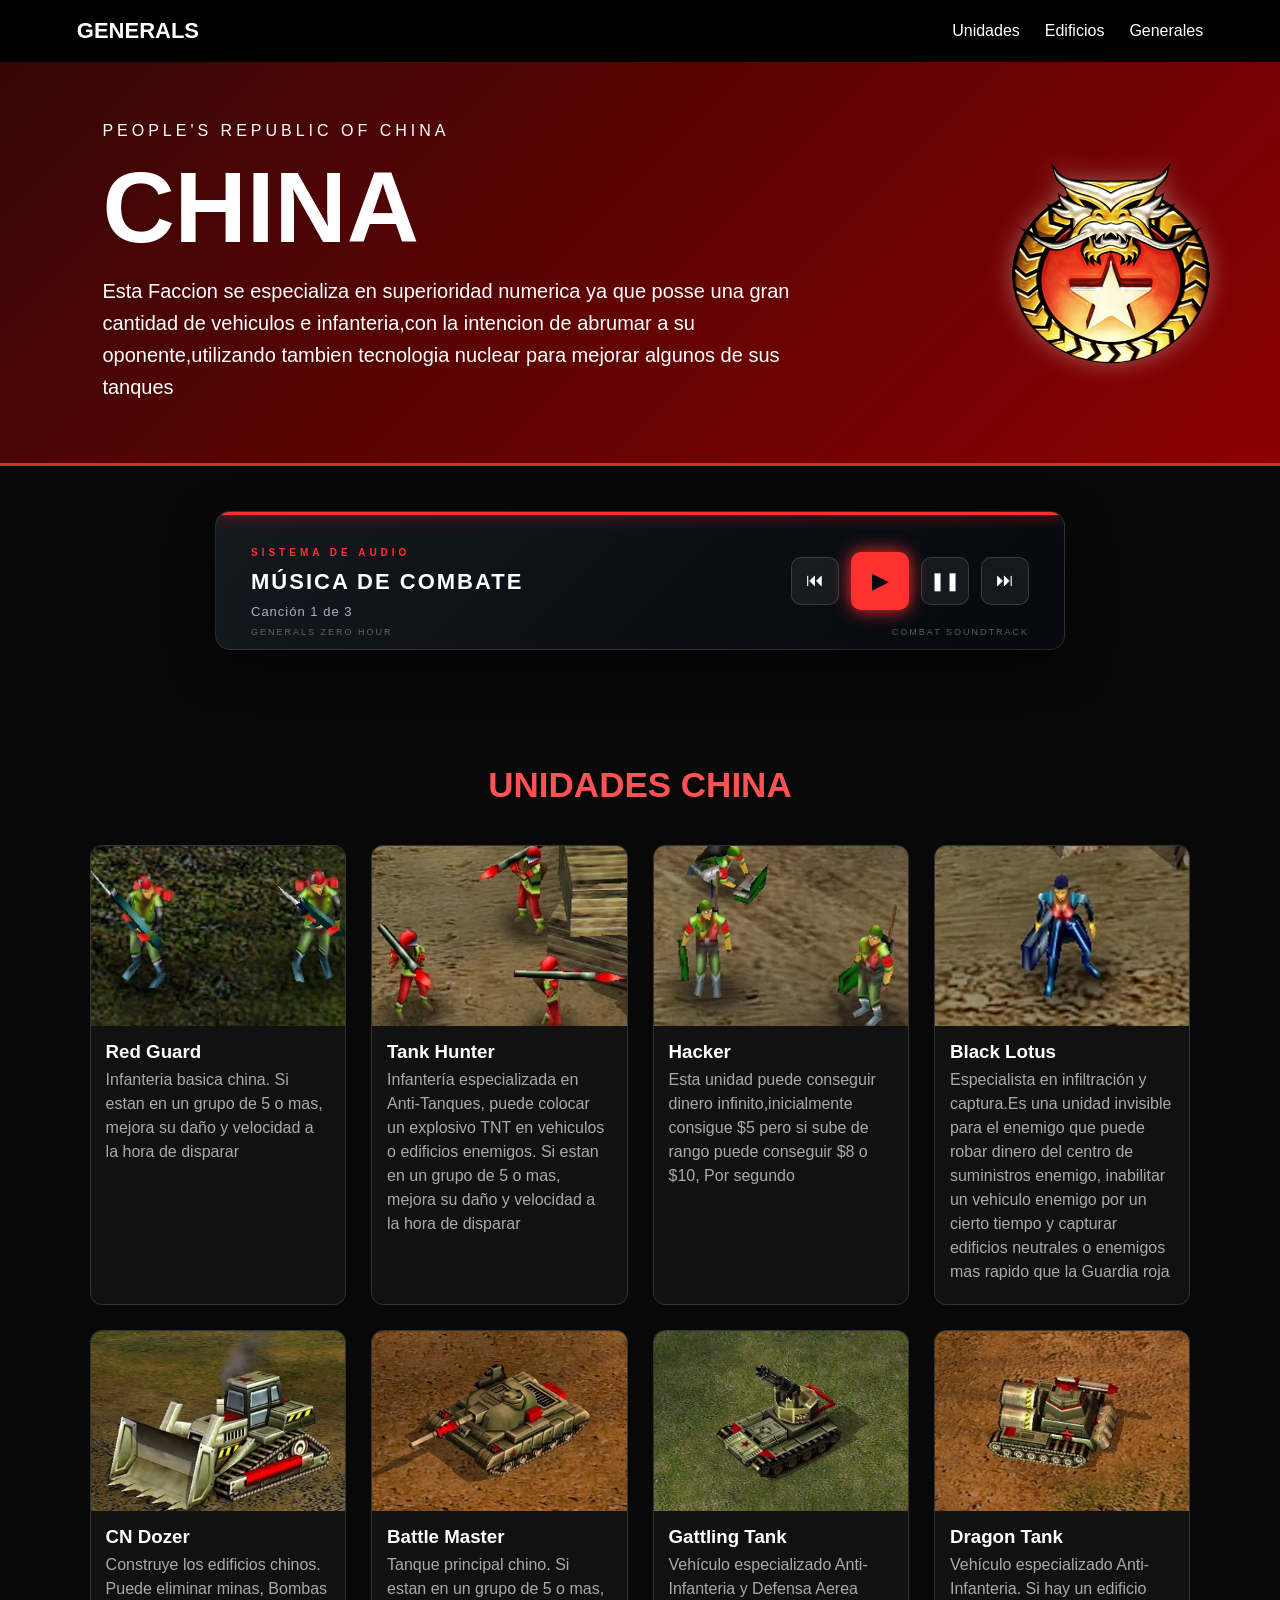
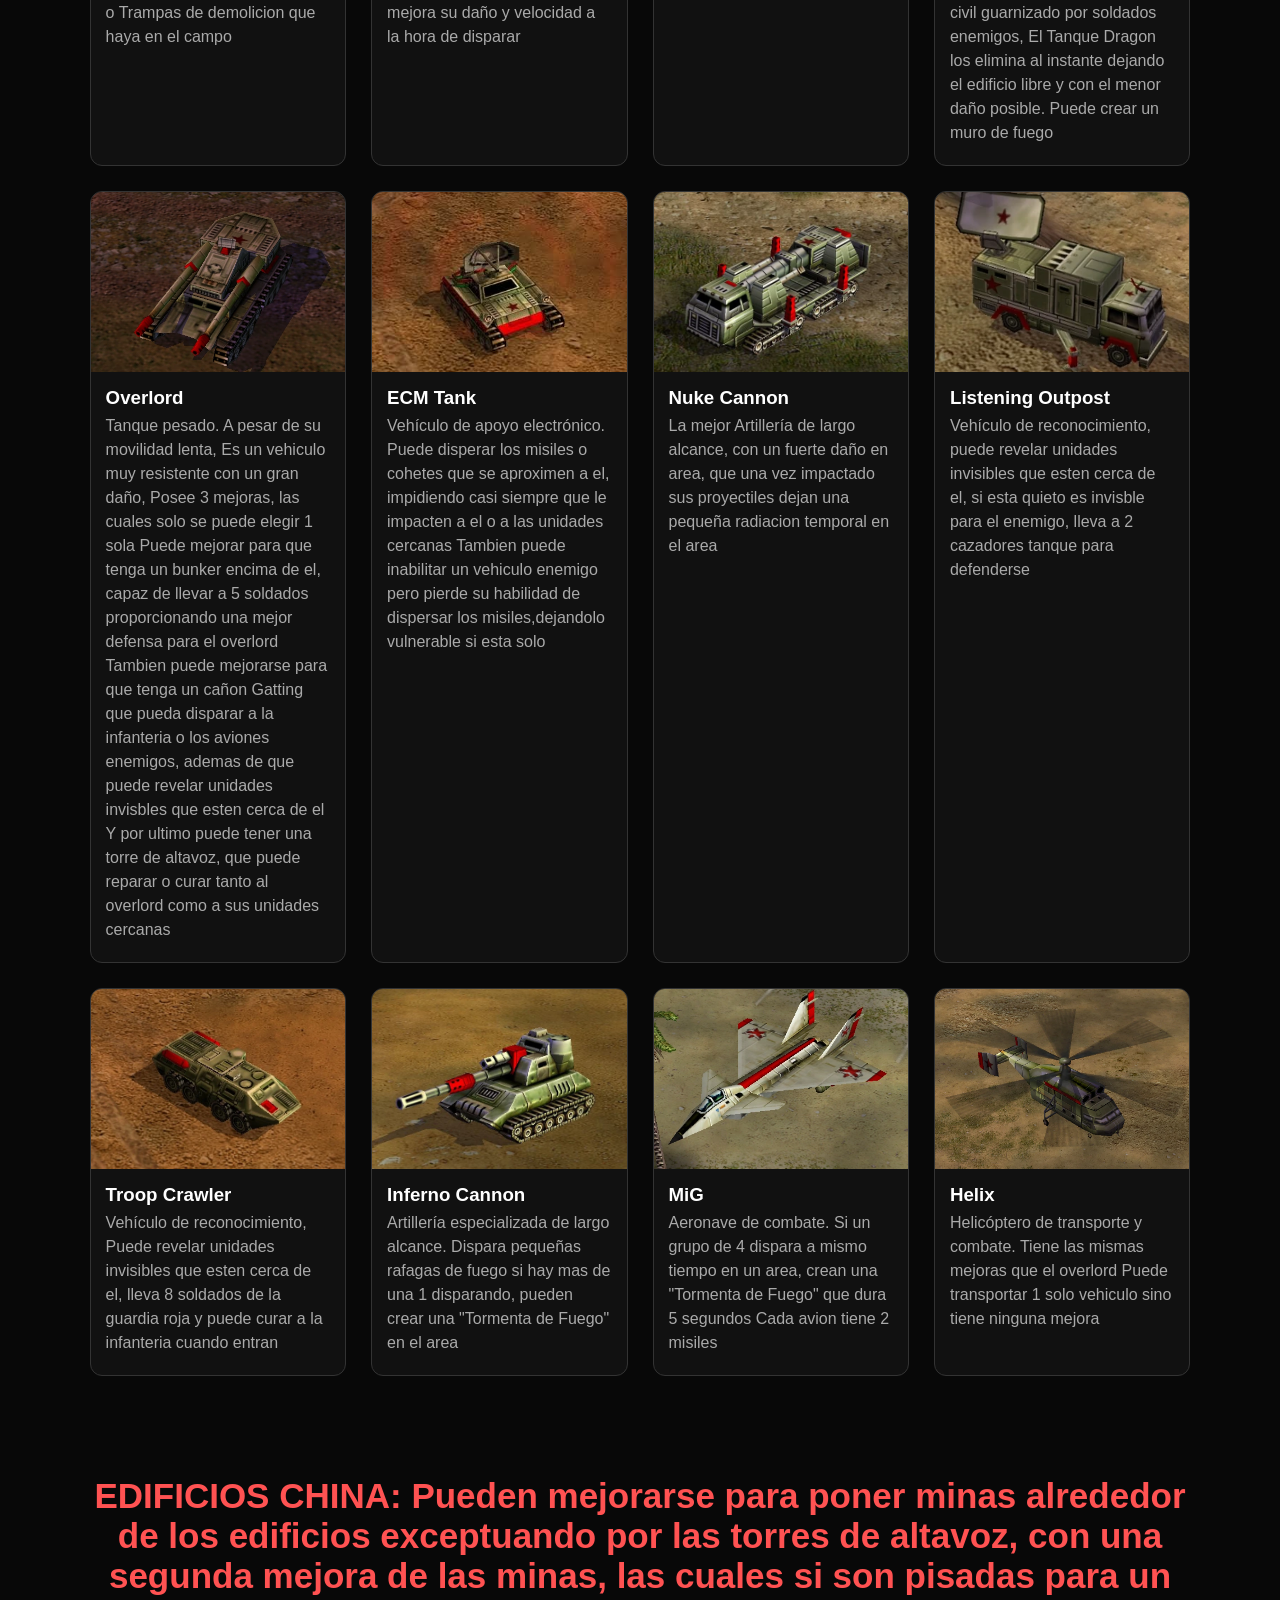
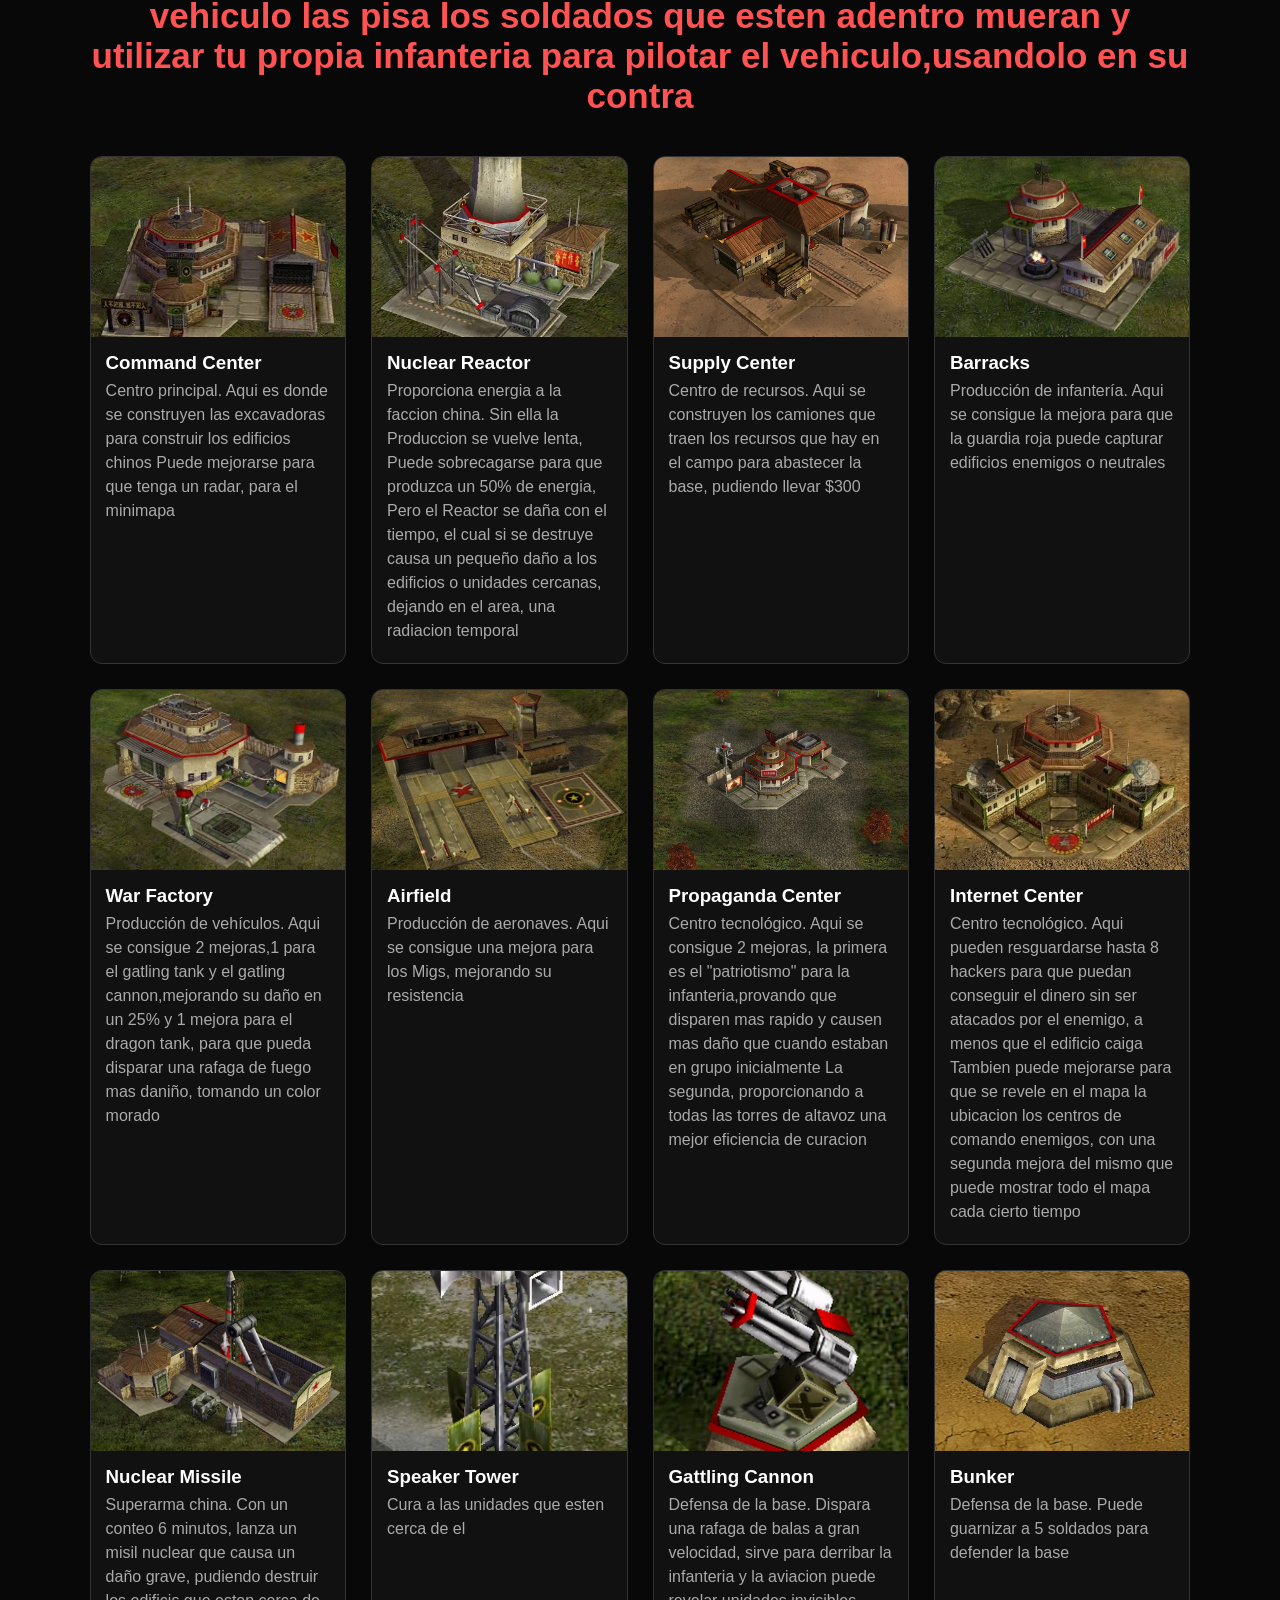
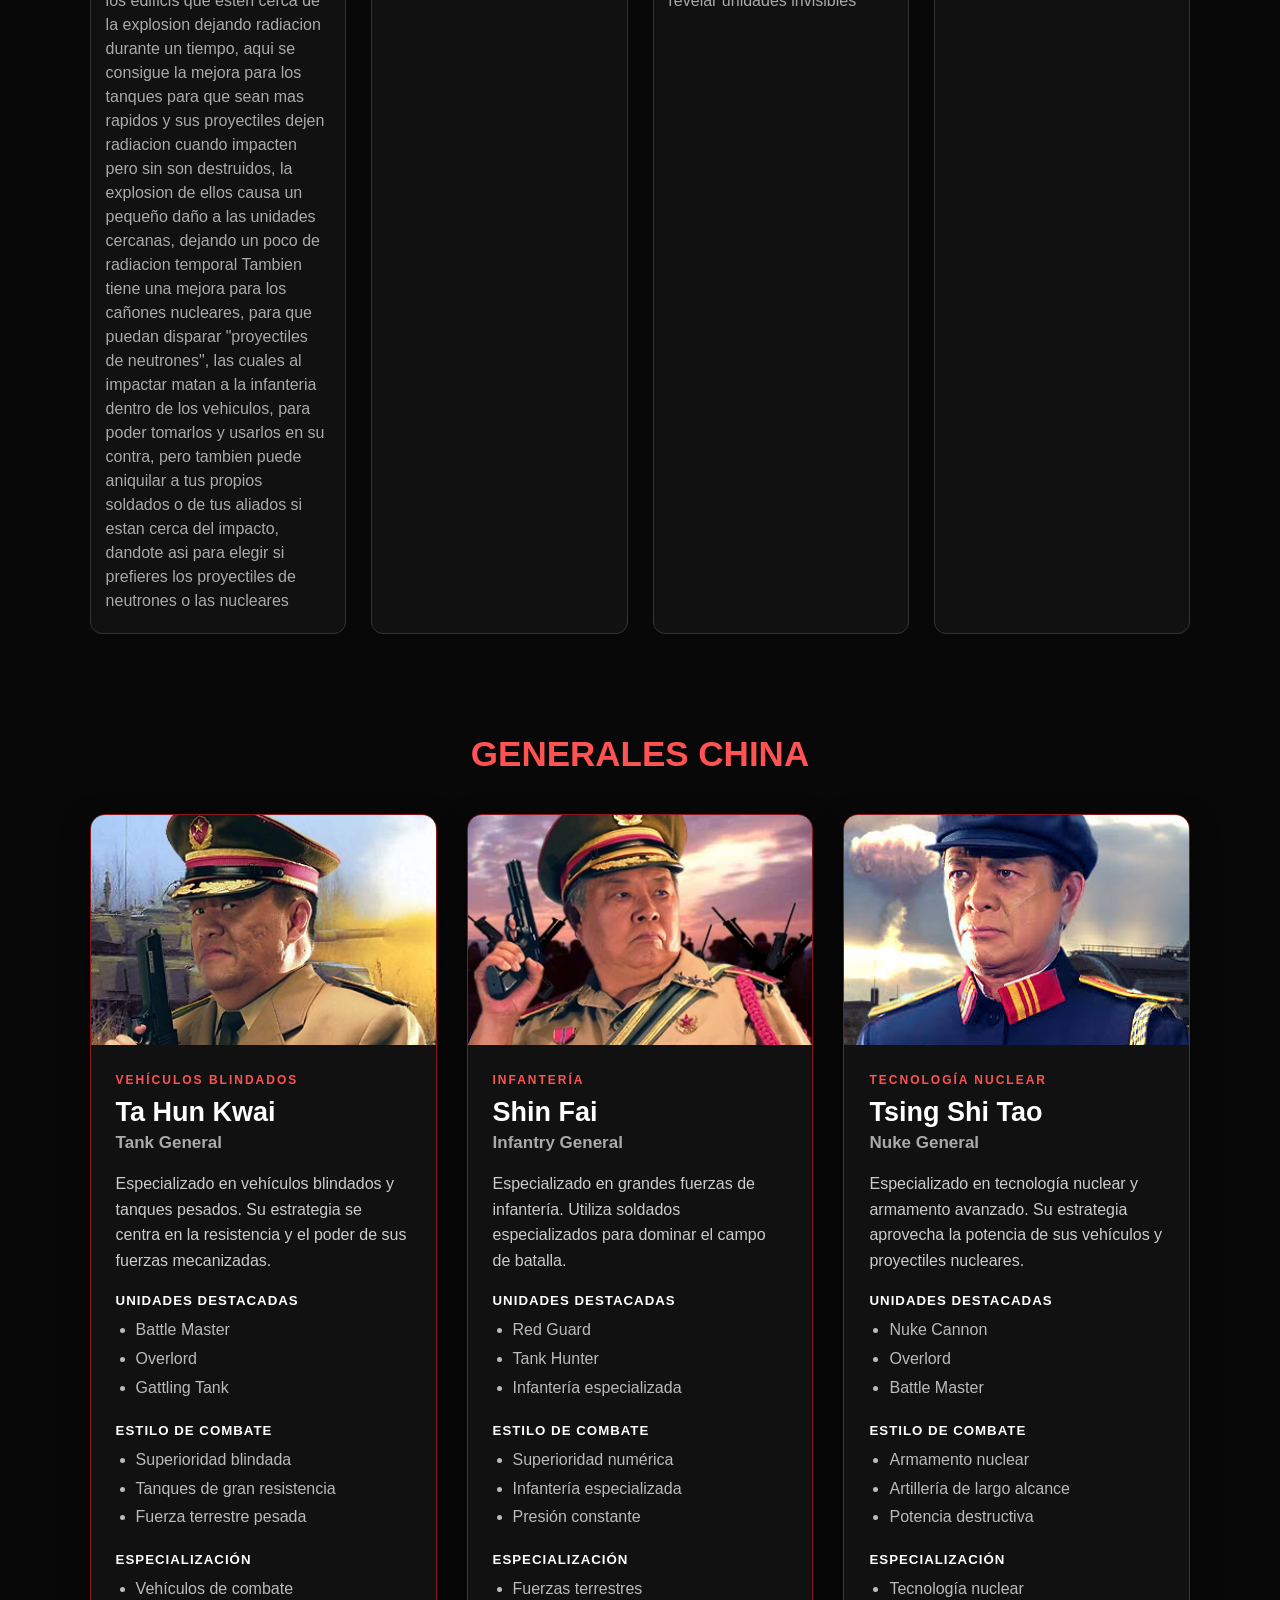
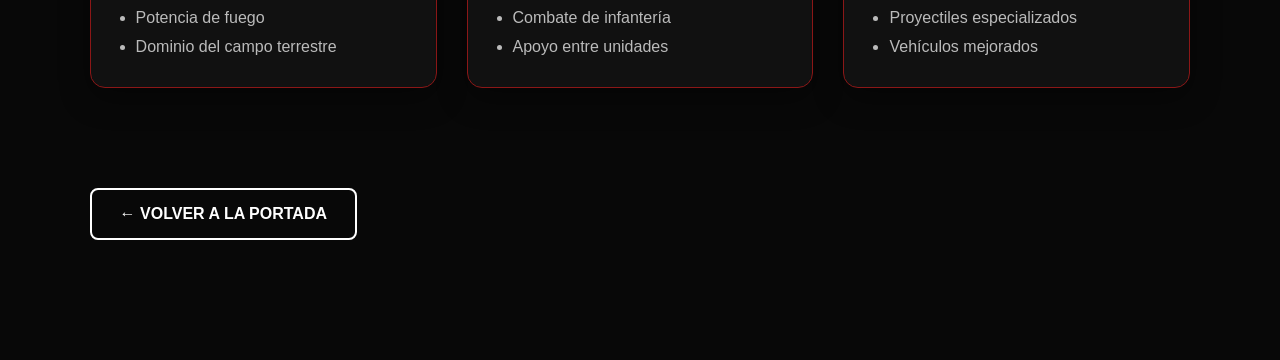
==== commit 5b712e23: "Update china.html" ====
--- a/china.html
+++ b/china.html
@@ -353,39 +353,171 @@
 
 
 
+
+<!-- GENERALES CHINA -->
+
 <section id="generales">
 
-<h2 class="titulo">GENERALES CHINA</h2>
-
-
-<div class="galeria">
-
-
-<article class="general-card general-seleccionable"
+    <h2 class="titulo">GENERALES CHINA</h2>
+
+    <div class="generales-grid">
+
+        <!-- TANK GENERAL -->
+
+        <article class="general-card general-seleccionable"
          onclick="location.href='generales.html?general=kwai'">
-<img src="Kwai_.webp">
-<h3>Tank General</h3>
-<p>Especializado en vehículos blindados.</p>
-</article>
-
-
-<article class="general-card general-seleccionable"
+
+            <img src="Kwai_.webp" alt="Tank General">
+
+            <div class="general-info">
+
+                <span class="tipo-general">
+                    VEHÍCULOS BLINDADOS
+                </span>
+
+                <h3>Ta Hun Kwai</h3>
+
+                <h4>Tank General</h4>
+
+                <p>
+                    Especializado en vehículos blindados y tanques pesados.
+                    Su estrategia se centra en la resistencia y el poder
+                    de sus fuerzas mecanizadas.
+                </p>
+
+                <h5>UNIDADES DESTACADAS</h5>
+
+                <ul>
+                    <li>Battle Master</li>
+                    <li>Overlord</li>
+                    <li>Gattling Tank</li>
+                </ul>
+
+                <h5>ESTILO DE COMBATE</h5>
+
+                <ul>
+                    <li>Superioridad blindada</li>
+                    <li>Tanques de gran resistencia</li>
+                    <li>Fuerza terrestre pesada</li>
+                </ul>
+
+                <h5>ESPECIALIZACIÓN</h5>
+
+                <ul>
+                    <li>Vehículos de combate</li>
+                    <li>Potencia de fuego</li>
+                    <li>Dominio del campo terrestre</li>
+                </ul>
+
+            </div>
+
+        </article>
+
+
+        <!-- INFANTRY GENERAL -->
+
+        <article class="general-card general-seleccionable"
          onclick="location.href='generales.html?general=shin'">
-<img src="fai.webp">
-<h3>Infantry General</h3>
-<p>Especializado en infantería.</p>
-</article>
-
-
-<article class="general-card general-seleccionable"
+
+            <img src="fai.webp" alt="Infantry General">
+
+            <div class="general-info">
+
+                <span class="tipo-general">
+                    INFANTERÍA
+                </span>
+
+                <h3>Shin Fai</h3>
+
+                <h4>Infantry General</h4>
+
+                <p>
+                    Especializado en grandes fuerzas de infantería.
+                    Utiliza soldados especializados para dominar
+                    el campo de batalla.
+                </p>
+
+                <h5>UNIDADES DESTACADAS</h5>
+
+                <ul>
+                    <li>Red Guard</li>
+                    <li>Tank Hunter</li>
+                    <li>Infantería especializada</li>
+                </ul>
+
+                <h5>ESTILO DE COMBATE</h5>
+
+                <ul>
+                    <li>Superioridad numérica</li>
+                    <li>Infantería especializada</li>
+                    <li>Presión constante</li>
+                </ul>
+
+                <h5>ESPECIALIZACIÓN</h5>
+
+                <ul>
+                    <li>Fuerzas terrestres</li>
+                    <li>Combate de infantería</li>
+                    <li>Apoyo entre unidades</li>
+                </ul>
+
+            </div>
+
+        </article>
+
+
+        <!-- NUKE GENERAL -->
+
+        <article class="general-card general-seleccionable"
          onclick="location.href='generales.html?general=tao'">
-<img src="tao.jpeg">
-<h3>Nuke General</h3>
-<p>Especializado en tecnología nuclear.</p>
-</article>
-
-
-</div>
+
+            <img src="tao.jpeg" alt="Nuke General">
+
+            <div class="general-info">
+
+                <span class="tipo-general">
+                    TECNOLOGÍA NUCLEAR
+                </span>
+
+                <h3>Tsing Shi Tao</h3>
+
+                <h4>Nuke General</h4>
+
+                <p>
+                    Especializado en tecnología nuclear y armamento
+                    avanzado. Su estrategia aprovecha la potencia
+                    de sus vehículos y proyectiles nucleares.
+                </p>
+
+                <h5>UNIDADES DESTACADAS</h5>
+
+                <ul>
+                    <li>Nuke Cannon</li>
+                    <li>Overlord</li>
+                    <li>Battle Master</li>
+                </ul>
+
+                <h5>ESTILO DE COMBATE</h5>
+
+                <ul>
+                    <li>Armamento nuclear</li>
+                    <li>Artillería de largo alcance</li>
+                    <li>Potencia destructiva</li>
+                </ul>
+
+                <h5>ESPECIALIZACIÓN</h5>
+
+                <ul>
+                    <li>Tecnología nuclear</li>
+                    <li>Proyectiles especializados</li>
+                    <li>Vehículos mejorados</li>
+                </ul>
+
+            </div>
+
+        </article>
+
+    </div>
 
 </section>
 
--- a/estilo.css
+++ b/estilo.css
@@ -26,6 +26,12 @@
 /* =========================
    PORTADA
 ========================= */
+
+
+/* =========================
+   PORTADA
+========================= */
+
 
 .hero {
     min-height: 100vh;
@@ -35,31 +41,35 @@
     justify-content: center;
     text-align: center;
     overflow: hidden;
+
+    background: url("portada.jpeg") center center / cover no-repeat;
 }
 
 
 .imagen-portada {
     position: absolute;
+    inset: 0;
     width: 100%;
     height: 100%;
     object-fit: cover;
+    object-position: center;
     z-index: -2;
 }
-
 
 .hero::after {
     content: "";
     position: absolute;
     inset: 0;
     background: linear-gradient(
-        rgba(0,0,0,.75),
-        rgba(0,0,0,.85)
+        rgba(0,0,0,.55),
+        rgba(0,0,0,.80)
     );
     z-index: -1;
 }
 
-
 .hero-contenido {
+    position: relative;
+    z-index: 1;
     max-width: 900px;
     padding: 30px;
 }
@@ -1118,3 +1128,242 @@
     border: none;
     border-radius: 10px;
 }
+
+/* =====================================
+   LOGOS DE LAS FACCIONES
+===================================== */
+
+.cabecera-faccion {
+    position: relative;
+    overflow: hidden;
+}
+
+.logo-faccion {
+    position: absolute;
+
+    top: 50%;
+    right: 5%;
+
+    transform: translateY(-50%);
+
+    width: 210px;
+    height: 210px;
+
+    object-fit: contain;
+
+    z-index: 2;
+
+    filter: drop-shadow(0 0 12px rgba(255, 255, 255, 0.35));
+
+    transition: transform 0.3s ease, filter 0.3s ease;
+}
+
+.logo-faccion:hover {
+    transform: translateY(-50%) scale(1.08);
+
+    filter: drop-shadow(0 0 22px rgba(255, 255, 255, 0.65));
+}
+
+/* LOGO EN CELULARES */
+
+@media (max-width: 700px) {
+
+    .logo-faccion {
+        width: 110px;
+        height: 110px;
+
+        top: 15px;
+        right: 15px;
+
+        transform: none;
+    }
+
+    .logo-faccion:hover {
+        transform: scale(1.05);
+    }
+
+}
+/* =================================
+   REPRODUCTOR DE MUSICA
+================================= */
+
+.reproductor {
+    position: relative;
+    width: 85%;
+    max-width: 850px;
+    margin: 45px auto;
+    padding: 30px 35px;
+    border-radius: 15px;
+    overflow: hidden;
+
+    background:
+        linear-gradient(135deg,
+        rgba(20, 25, 32, 0.97),
+        rgba(5, 8, 13, 0.98));
+
+    border: 1px solid rgba(255,255,255,0.12);
+
+    box-shadow:
+        0 15px 45px rgba(0,0,0,0.55),
+        inset 0 0 25px rgba(255,255,255,0.025);
+
+    display: flex;
+    align-items: center;
+    justify-content: space-between;
+    gap: 25px;
+}
+
+/* Línea decorativa superior */
+
+.reproductor::before {
+    content: "";
+    position: absolute;
+    top: 0;
+    left: 0;
+    width: 100%;
+    height: 3px;
+    background: var(--color-faccion);
+    box-shadow: 0 0 15px var(--color-faccion);
+}
+
+/* INFORMACION */
+
+.reproductor-info {
+    position: relative;
+    z-index: 1;
+}
+
+.reproductor-etiqueta {
+    font-size: 10px;
+    letter-spacing: 4px;
+    color: var(--color-faccion);
+    font-weight: 800;
+}
+
+.reproductor-info h2 {
+    color: white;
+    font-size: 22px;
+    letter-spacing: 2px;
+    margin: 9px 0;
+}
+
+.reproductor-info p {
+    color: #aab2bd;
+    font-size: 13px;
+    letter-spacing: 1px;
+}
+
+/* BOTONES */
+
+.controles-musica {
+    display: flex;
+    align-items: center;
+    gap: 12px;
+}
+
+.boton-musica {
+    width: 48px;
+    height: 48px;
+
+    border: 1px solid rgba(255,255,255,0.15);
+    border-radius: 10px;
+
+    background: rgba(255,255,255,0.06);
+    color: white;
+
+    font-size: 18px;
+    cursor: pointer;
+
+    transition: 0.3s ease;
+}
+
+.boton-musica:hover {
+    background: var(--color-faccion);
+    color: #080b0e;
+    transform: translateY(-4px);
+
+    box-shadow:
+        0 5px 20px var(--color-faccion);
+}
+
+/* BOTON PRINCIPAL */
+
+.boton-play {
+    width: 58px;
+    height: 58px;
+
+    background: var(--color-faccion);
+    color: #080b0e;
+
+    font-size: 22px;
+    border: none;
+
+    box-shadow:
+        0 0 18px var(--color-faccion);
+}
+
+.boton-play:hover {
+    background: white;
+    transform: scale(1.1);
+}
+
+/* PIE DEL REPRODUCTOR */
+
+.reproductor-pie {
+    position: absolute;
+    bottom: 12px;
+    left: 35px;
+    right: 35px;
+
+    display: flex;
+    justify-content: space-between;
+
+    color: rgba(255,255,255,0.35);
+    font-size: 9px;
+    letter-spacing: 2px;
+}
+
+/* =================================
+   COLORES POR FACCION
+================================= */
+
+/* USA */
+
+.usa {
+    --color-faccion: #42a5ff;
+}
+
+/* CHINA */
+
+.china {
+    --color-faccion: #ff3030;
+}
+
+/* GLA */
+
+.gla {
+    --color-faccion: #8cff32;
+}
+
+/* RESPONSIVE */
+
+@media (max-width: 700px) {
+
+    .reproductor {
+        width: 90%;
+        flex-direction: column;
+        align-items: flex-start;
+        padding: 28px 22px 50px;
+    }
+
+    .controles-musica {
+        width: 100%;
+        justify-content: center;
+    }
+
+    .reproductor-pie {
+        left: 22px;
+        right: 22px;
+        font-size: 8px;
+    }
+}
